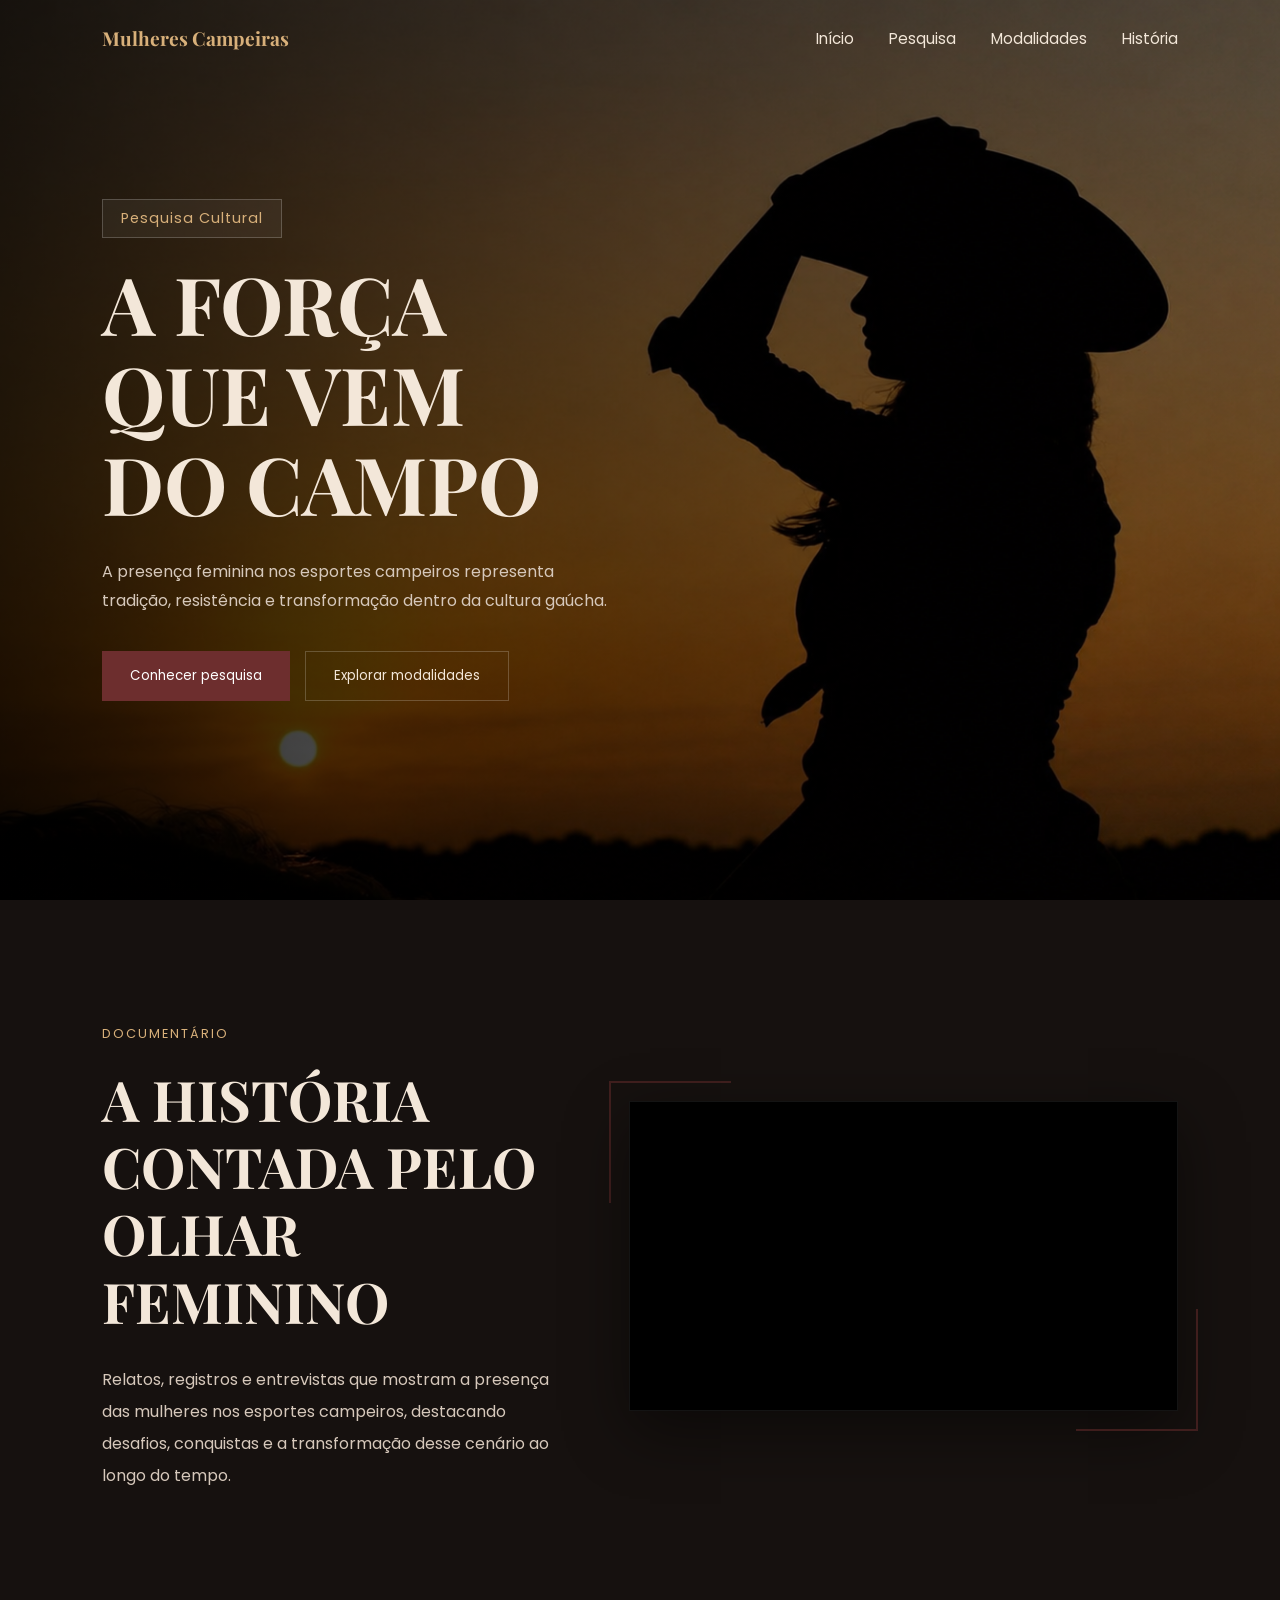
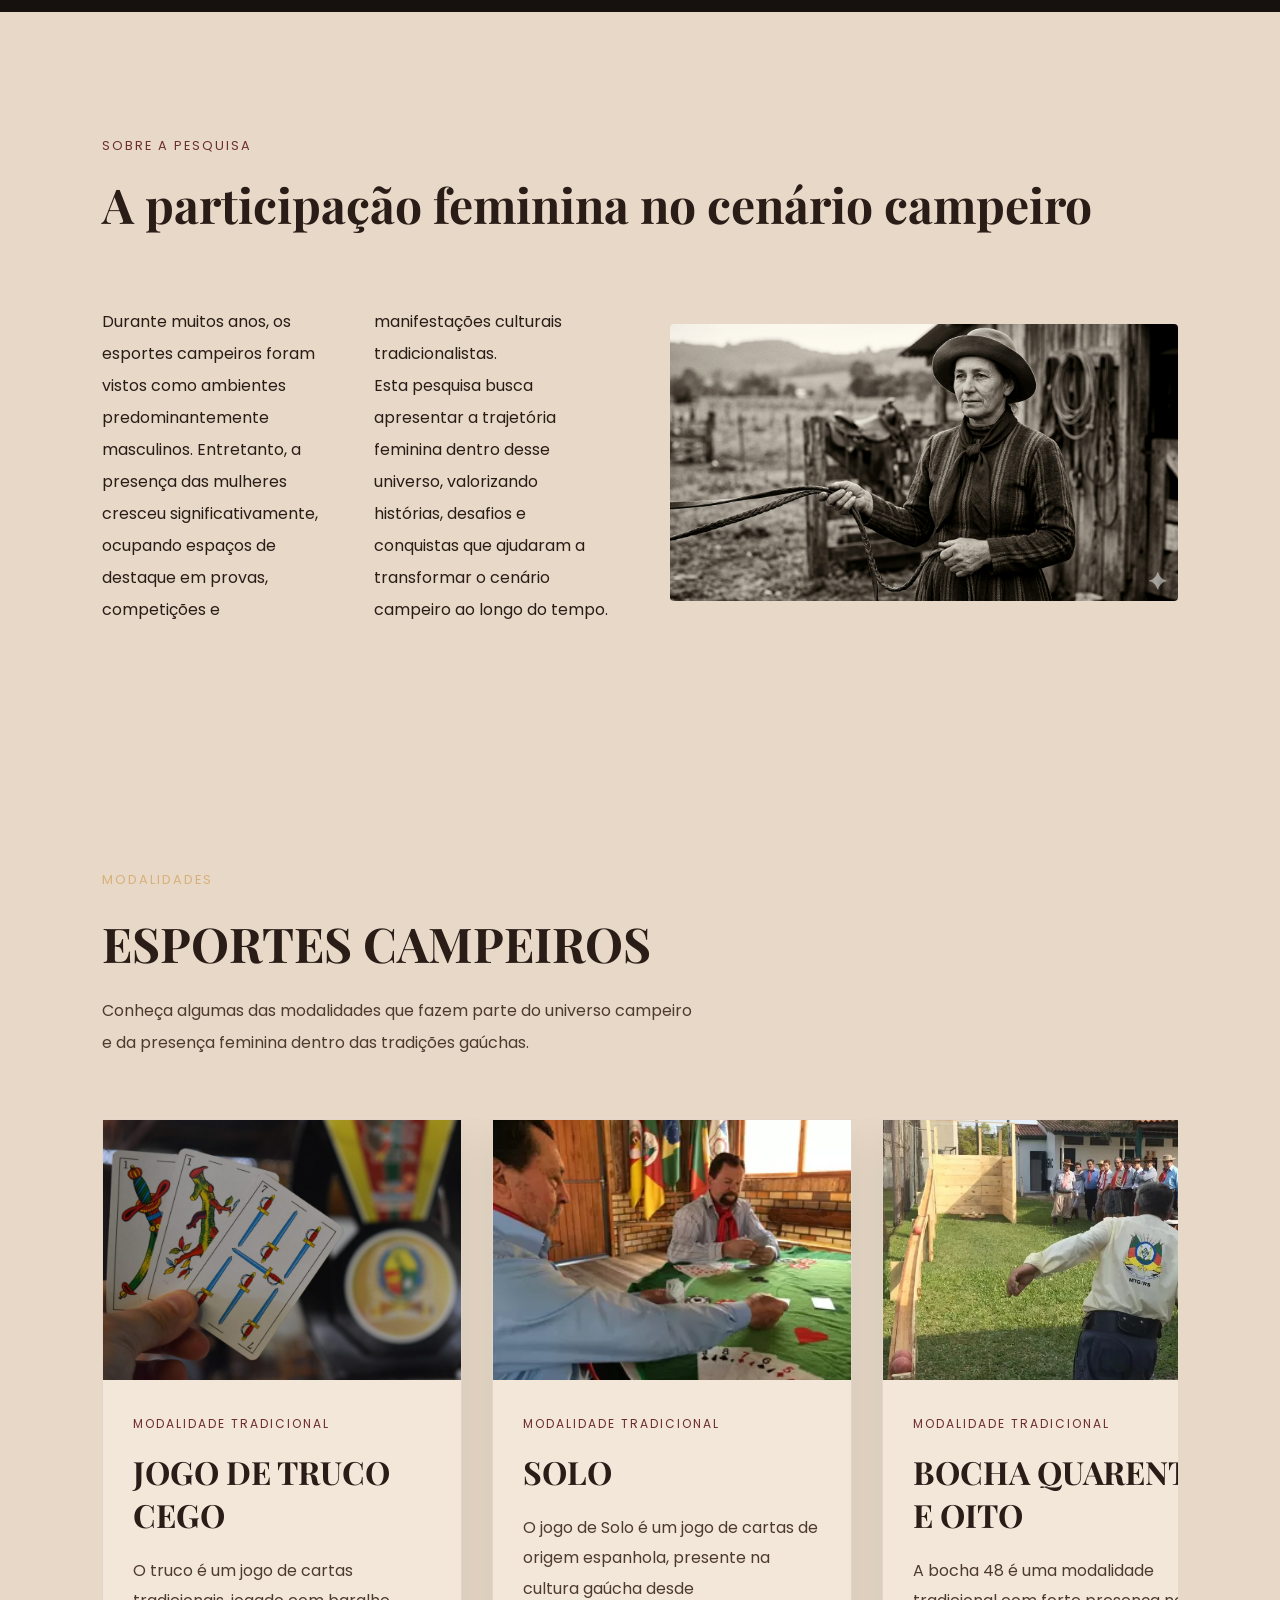
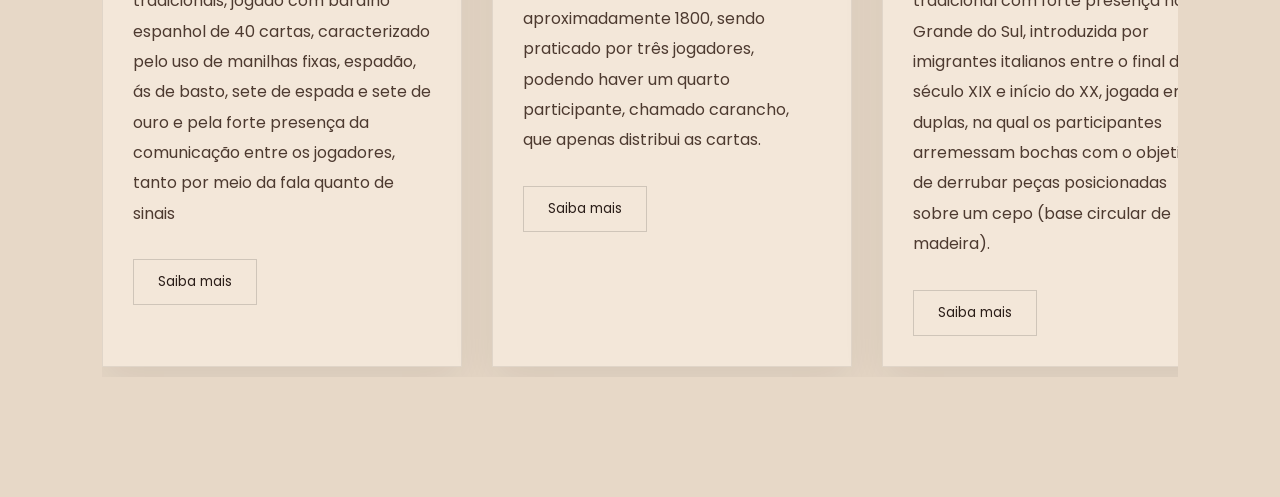
==== index.html @ 78601682 "Add initial HTML structure, CSS styles, and images for the project" ====
<!DOCTYPE html>
<html lang="pt-BR">
<head>
  <meta charset="UTF-8" />
  <meta name="viewport" content="width=device-width, initial-scale=1.0" />
  <title>Mulheres Campeiras</title>

  <!-- FONTES -->
  <link rel="preconnect" href="https://fonts.googleapis.com">
  <link rel="preconnect" href="https://fonts.gstatic.com" crossorigin>

  <link href="https://fonts.googleapis.com/css2?family=Playfair+Display:wght@400;600;700&family=Poppins:wght@300;400;500;600&display=swap" rel="stylesheet">

  <link rel="stylesheet" href="css/style.css">
</head>

<body>

  <!-- NAVBAR -->

  <header class="navbar">

    <div class="logo">
      Mulheres Campeiras
    </div>

    <nav>
      <a href="#">Início</a>
      <a href="#">Pesquisa</a>
      <a href="#">Modalidades</a>
      <a href="#">História</a>
    </nav>

  </header>


  <!-- HERO SECTION -->

  <section class="hero">

    <div class="overlay"></div>

    <div class="hero-content">

      <span class="tag">
        Pesquisa Cultural
      </span>

      <h1>
        A FORÇA <br>
        QUE VEM <br>
        DO CAMPO
      </h1>

      <p>
        A presença feminina nos esportes campeiros representa tradição,
        resistência e transformação dentro da cultura gaúcha.
      </p>

      <div class="buttons">

        <button class="primary-btn">
          Conhecer pesquisa
        </button>

        <button class="secondary-btn">
          Explorar modalidades
        </button>

      </div>

    </div>

  </section>


  <!-- SEÇÃO VÍDEO -->

    <section class="video-section">

    <div class="video-text">

        <span class="section-tag">
        Documentário
        </span>

        <h2>
        A HISTÓRIA CONTADA
        PELO OLHAR FEMININO
        </h2>

        <p>
        Relatos, registros e entrevistas que mostram a presença das mulheres
        nos esportes campeiros, destacando desafios, conquistas e a transformação
        desse cenário ao longo do tempo.
        </p>

    </div>


    <div class="video-wrapper">

        <div class="video-container">

        <iframe
            src="https://www.youtube.com/embed/ScMzIvxBSi4"
            title="Vídeo documentário"
            frameborder="0"
            allowfullscreen>
        </iframe>

        </div>

    </div>

    </section>


  <!-- SOBRE -->

  <section class="about">

    <div class="section-title">

      <span>Sobre a pesquisa</span>

      <h2>
        A participação feminina no cenário campeiro
      </h2>

    </div>

    <div class="about-grid">

      <div class="about-text">

        <p>
          Durante muitos anos, os esportes campeiros foram vistos como ambientes
          predominantemente masculinos. Entretanto, a presença das mulheres
          cresceu significativamente, ocupando espaços de destaque em provas,
          competições e manifestações culturais tradicionalistas.
        </p>

        <p>
          Esta pesquisa busca apresentar a trajetória feminina dentro desse
          universo, valorizando histórias, desafios e conquistas que ajudaram a
          transformar o cenário campeiro ao longo do tempo.
        </p>

      </div>

      <div class="about-image">

        <img src="img/mulher-campeira.png" alt="Mulher campeira">

      </div>

    </div>

  </section>

  <!-- =========================
     MODALIDADES CAMPEIRAS
========================= -->

<section class="sports-section">

  <div class="sports-header">

    <span class="section-tag">
      Modalidades
    </span>

    <h2>
      ESPORTES
      CAMPEIROS
    </h2>

    <p>
      Conheça algumas das modalidades que fazem parte
      do universo campeiro e da presença feminina dentro
      das tradições gaúchas.
    </p>

  </div>


  <!-- CARROSSEL -->

  <div class="sports-carousel">


    <!-- CARD -->

    <div class="sport-card">

      <div class="sport-image">

        <img src="img/truco-cego.jpg" alt="Truco-cego">

      </div>

      <div class="sport-content">

        <span class="sport-category">
          Modalidade Tradicional
        </span>

        <h3>
          JOGO DE TRUCO CEGO
        </h3>

        <p>
          O truco é um jogo de cartas tradicionais, jogado com baralho espanhol de 40 cartas, 
          caracterizado pelo uso de manilhas fixas, espadão, ás de basto, sete de espada e sete
          de ouro e pela forte presença da comunicação entre os jogadores, tanto por 
          meio da fala quanto de sinais
        </p>

        <button>
          Saiba mais
        </button>

      </div>

    </div>



    <!-- CARD -->

    <div class="sport-card">

      <div class="sport-image">

        <img src="img/solo.webp" alt="solo">

      </div>

      <div class="sport-content">

        <span class="sport-category">
          Modalidade Tradicional
        </span>

        <h3>
          SOLO
        </h3>

        <p>         
          O jogo de Solo é um jogo de cartas de origem espanhola, presente na 
          cultura gaúcha desde aproximadamente 1800, sendo praticado por três 
          jogadores, podendo haver um quarto participante, chamado carancho, que 
          apenas distribui as cartas. 

        </p>

        <button>
          Saiba mais
        </button>

      </div>

    </div>



    <!-- CARD -->

    <div class="sport-card">

      <div class="sport-image">

        <img src="img/48.webp" alt="bocha 48">

      </div>

      <div class="sport-content">

        <span class="sport-category">
          Modalidade Tradicional
        </span>

        <h3>
          BOCHA QUARENTA E OITO
        </h3>

        <p>
          A bocha 48 é uma modalidade tradicional com forte presença no Rio Grande do Sul, 
          introduzida por imigrantes italianos entre o final do século XIX e início do XX, 
          jogada em duplas, na qual os participantes arremessam bochas com o objetivo de 
          derrubar peças posicionadas sobre um cepo (base circular de madeira).
        </p>

        <button>
          Saiba mais
        </button>

      </div>

    </div>


  </div>

</section>


</body>
</html>
---- css/style.css ----
/* RESET */

*{
  margin: 0;
  padding: 0;
  box-sizing: border-box;
}


/* BODY */

body{
  background-color: #16110f;
  color: #f3e7d9;
  font-family: 'Poppins', sans-serif;
}


/* NAVBAR */

.navbar{
  width: 100%;
  padding: 25px 8%;

  display: flex;
  justify-content: space-between;
  align-items: center;

  position: absolute;
  z-index: 10;
}

.logo{
  font-size: 1.2rem;
  font-family: 'Playfair Display', serif;
  font-weight: 700;
  color: #d8b07a;
}

nav{
  display: flex;
  gap: 35px;
}

nav a{
  color: #f3e7d9;
  text-decoration: none;
  font-size: 0.95rem;
  transition: 0.3s;
}

nav a:hover{
  color: #d8b07a;
}


/* HERO */

.hero{
  width: 100%;
  min-height: 100vh;

  background-image:
    linear-gradient(to right, rgba(0,0,0,0.85), rgba(0,0,0,0.35)),
    /* url('../img/hero.jpeg'); */
    url('../img/hero3.png');

  background-size: cover;
  background-position: center;

  display: flex;
  align-items: center;

  padding: 0 8%;

  position: relative;
}

.hero-content{
  max-width: 650px;
  z-index: 2;
}

.tag{
  display: inline-block;

  margin-bottom: 20px;
  padding: 8px 18px;

  border: 1px solid rgba(255,255,255,0.2);

  background-color: rgba(255,255,255,0.05);

  color: #d8b07a;
  font-size: 0.9rem;
  letter-spacing: 1px;
}

.hero h1{
  font-size: 5rem;
  line-height: 90px;

  font-family: 'Playfair Display', serif;

  margin-bottom: 30px;
}

.hero p{
  font-size: 1rem;
  line-height: 1.8;

  max-width: 520px;

  color: #d6c8bb;

  margin-bottom: 35px;
}


/* BOTÕES */

.buttons{
  display: flex;
  gap: 15px;
}

button{
  padding: 14px 28px;

  border: none;

  cursor: pointer;

  font-family: 'Poppins', sans-serif;

  transition: 0.3s;
}

.primary-btn{
  background-color: #6d2e2e;
  color: white;
}

.primary-btn:hover{
  background-color: #8b3c3c;
}

.secondary-btn{
  background-color: transparent;
  border: 1px solid rgba(255,255,255,0.2);

  color: #f3e7d9;
}

.secondary-btn:hover{
  border-color: #d8b07a;
  color: #d8b07a;
}


/* ABOUT */

.about{
  background-color: #e7d8c7;

  color: #2a1d18;

  padding: 120px 8%;
}

.section-title span{
  color: #6d2e2e;

  text-transform: uppercase;
  letter-spacing: 2px;

  font-size: 0.8rem;
}

.section-title h2{
  font-size: 3rem;

  margin-top: 15px;

  font-family: 'Playfair Display', serif;
}

.about-grid{
  margin-top: 70px;

  display: grid;
  grid-template-columns: 1fr 1fr;

  gap: 60px;

  align-items: center;
}

.about-text{
  column-count: 2;
  column-gap: 35px;

  line-height: 2;
}

.about-image img{
  width: 100%;

  border-radius: 4px;

  filter: contrast(105%);
}

/* =========================
   VIDEO SECTION
========================= */

.video-section{

  background-color: #16110f;

  padding: 120px 8%;

  display: grid;
  grid-template-columns: 1fr 1.2fr;

  gap: 70px;

  align-items: center;
}


.video-text h2{

  font-size: 3.5rem;

  font-family: 'Playfair Display', serif;

  line-height: 1.2;

  margin: 20px 0 30px;
}


.video-text p{

  color: #d6c8bb;

  line-height: 2;

  max-width: 500px;
}


.section-tag{

  color: #d8b07a;

  text-transform: uppercase;

  letter-spacing: 2px;

  font-size: 0.8rem;
}


/* VIDEO */

.video-wrapper{

  position: relative;
}


.video-container{

  position: relative;

  width: 100%;

  padding-bottom: 56.25%;

  overflow: hidden;

  border: 1px solid rgba(255,255,255,0.08);

  box-shadow:
    0 20px 60px rgba(0,0,0,0.45);

  background-color: #000;
}


.video-container iframe{

  position: absolute;

  top: 0;
  left: 0;

  width: 100%;
  height: 100%;
}


/* DETALHE ESTÉTICO */

.video-wrapper::before{

  content: "";

  position: absolute;

  width: 120px;
  height: 120px;

  border-top: 2px solid #6d2e2e;
  border-left: 2px solid #6d2e2e;

  top: -20px;
  left: -20px;

  opacity: 0.5;
}


.video-wrapper::after{

  content: "";

  position: absolute;

  width: 120px;
  height: 120px;

  border-bottom: 2px solid #6d2e2e;
  border-right: 2px solid #6d2e2e;

  bottom: -20px;
  right: -20px;

  opacity: 0.5;
}


/* =========================
   SPORTS SECTION
========================= */

.sports-section{

  background-color: #e7d8c7;

  color: #2a1d18;

  padding: 120px 8%;

  overflow: hidden;
}


/* HEADER */

.sports-header{

  margin-bottom: 60px;
}


.sports-header h2{

  font-size: 3rem;

  font-family: 'Playfair Display', serif;

  margin: 20px 0;
}


.sports-header p{

  max-width: 600px;

  line-height: 2;

  color: #4d3a30;
}


/* CARROSSEL */

.sports-carousel{

  display: flex;

  gap: 30px;

  overflow-x: auto;

  scroll-snap-type: x mandatory;

  padding-bottom: 10px;
}


/* SCROLL PERSONALIZADO */

.sports-carousel::-webkit-scrollbar{

  height: 8px;
}


.sports-carousel::-webkit-scrollbar-track{

  background: rgba(0,0,0,0.08);
}


.sports-carousel::-webkit-scrollbar-thumb{

  background: #6d2e2e;
}


/* CARD */

.sport-card{

  min-width: 360px;

  background-color: #f3e7d9;

  border: 1px solid rgba(0,0,0,0.08);

  overflow: hidden;

  scroll-snap-align: start;

  transition: 0.4s;

  box-shadow:
    0 15px 40px rgba(0,0,0,0.08);
}


.sport-card:hover{

  transform: translateY(-8px);
}


/* IMAGEM */

.sport-image{

  width: 100%;
  height: 260px;

  overflow: hidden;
}


.sport-image img{

  width: 100%;
  height: 100%;

  object-fit: cover;

  transition: 0.5s;
}


.sport-card:hover img{

  transform: scale(1.05);
}


/* CONTEÚDO */

.sport-content{

  padding: 30px;
}


.sport-category{

  font-size: 0.75rem;

  letter-spacing: 2px;

  text-transform: uppercase;

  color: #6d2e2e;
}


.sport-content h3{

  font-size: 2rem;

  font-family: 'Playfair Display', serif;

  margin: 15px 0 20px;
}


.sport-content p{

  line-height: 1.9;

  color: #4d3a30;

  margin-bottom: 30px;
}


/* BOTÃO */

.sport-content button{

  background-color: transparent;

  border: 1px solid rgba(0,0,0,0.15);

  padding: 12px 24px;

  color: #2a1d18;

  cursor: pointer;

  transition: 0.3s;
}


.sport-content button:hover{

  background-color: #6d2e2e;

  color: white;

  border-color: #6d2e2e;
}

/* RESPONSIVO */

@media(max-width: 900px){

  nav{
    display: none;
  }

  .hero h1{
    font-size: 3.5rem;
    line-height: 65px;
  }

  .buttons{
    flex-direction: column;
    width: 100%;
  }

  button{
    width: 100%;
  }

  .about-grid{
    grid-template-columns: 1fr;
  }

  .about-text{
    column-count: 1;
  }

  .section-title h2{
    font-size: 2.2rem;
  }

   .video-section{

    grid-template-columns: 1fr;

    padding: 90px 8%;
  }


  .video-text h2{

    font-size: 2.4rem;
  }


  .video-wrapper::before,
  .video-wrapper::after{

    display: none;
  }

  .sports-header h2{

    font-size: 2.3rem;
  }


  .sport-card{

    min-width: 85%;
  }
}
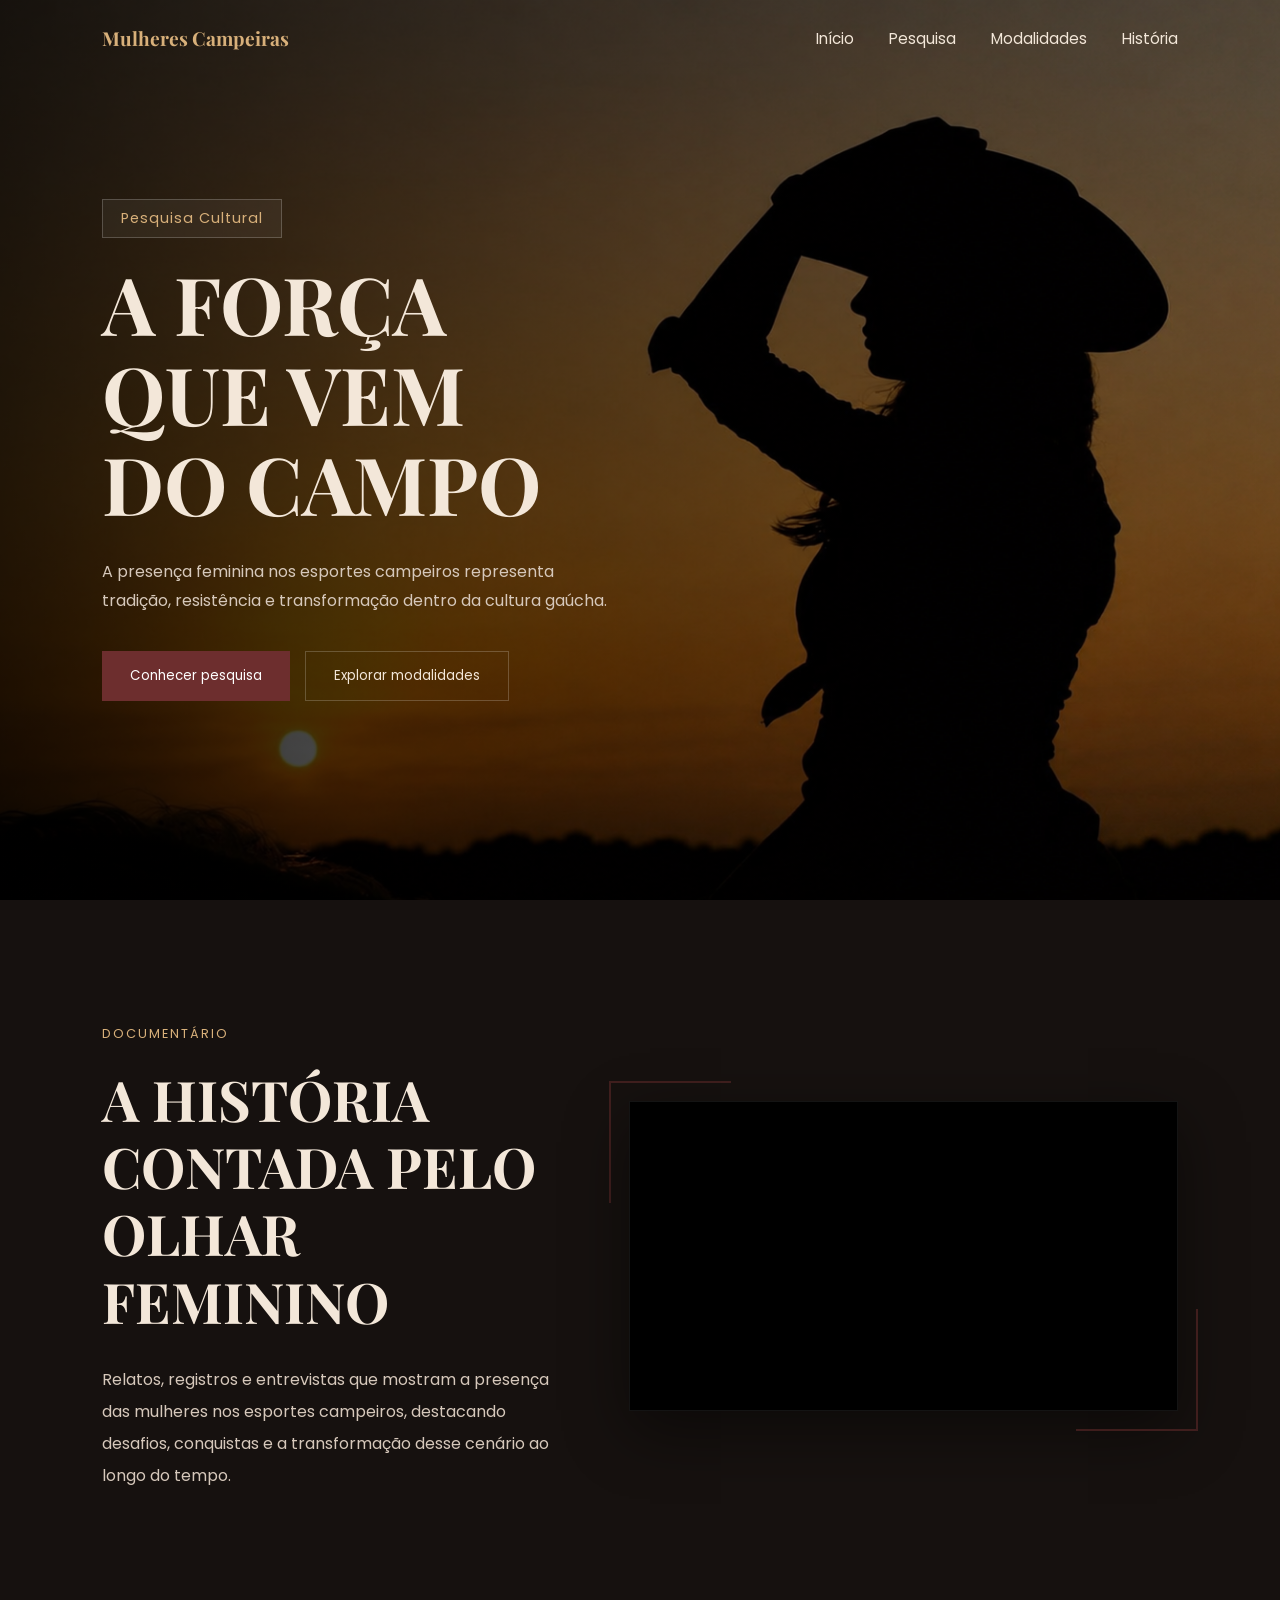
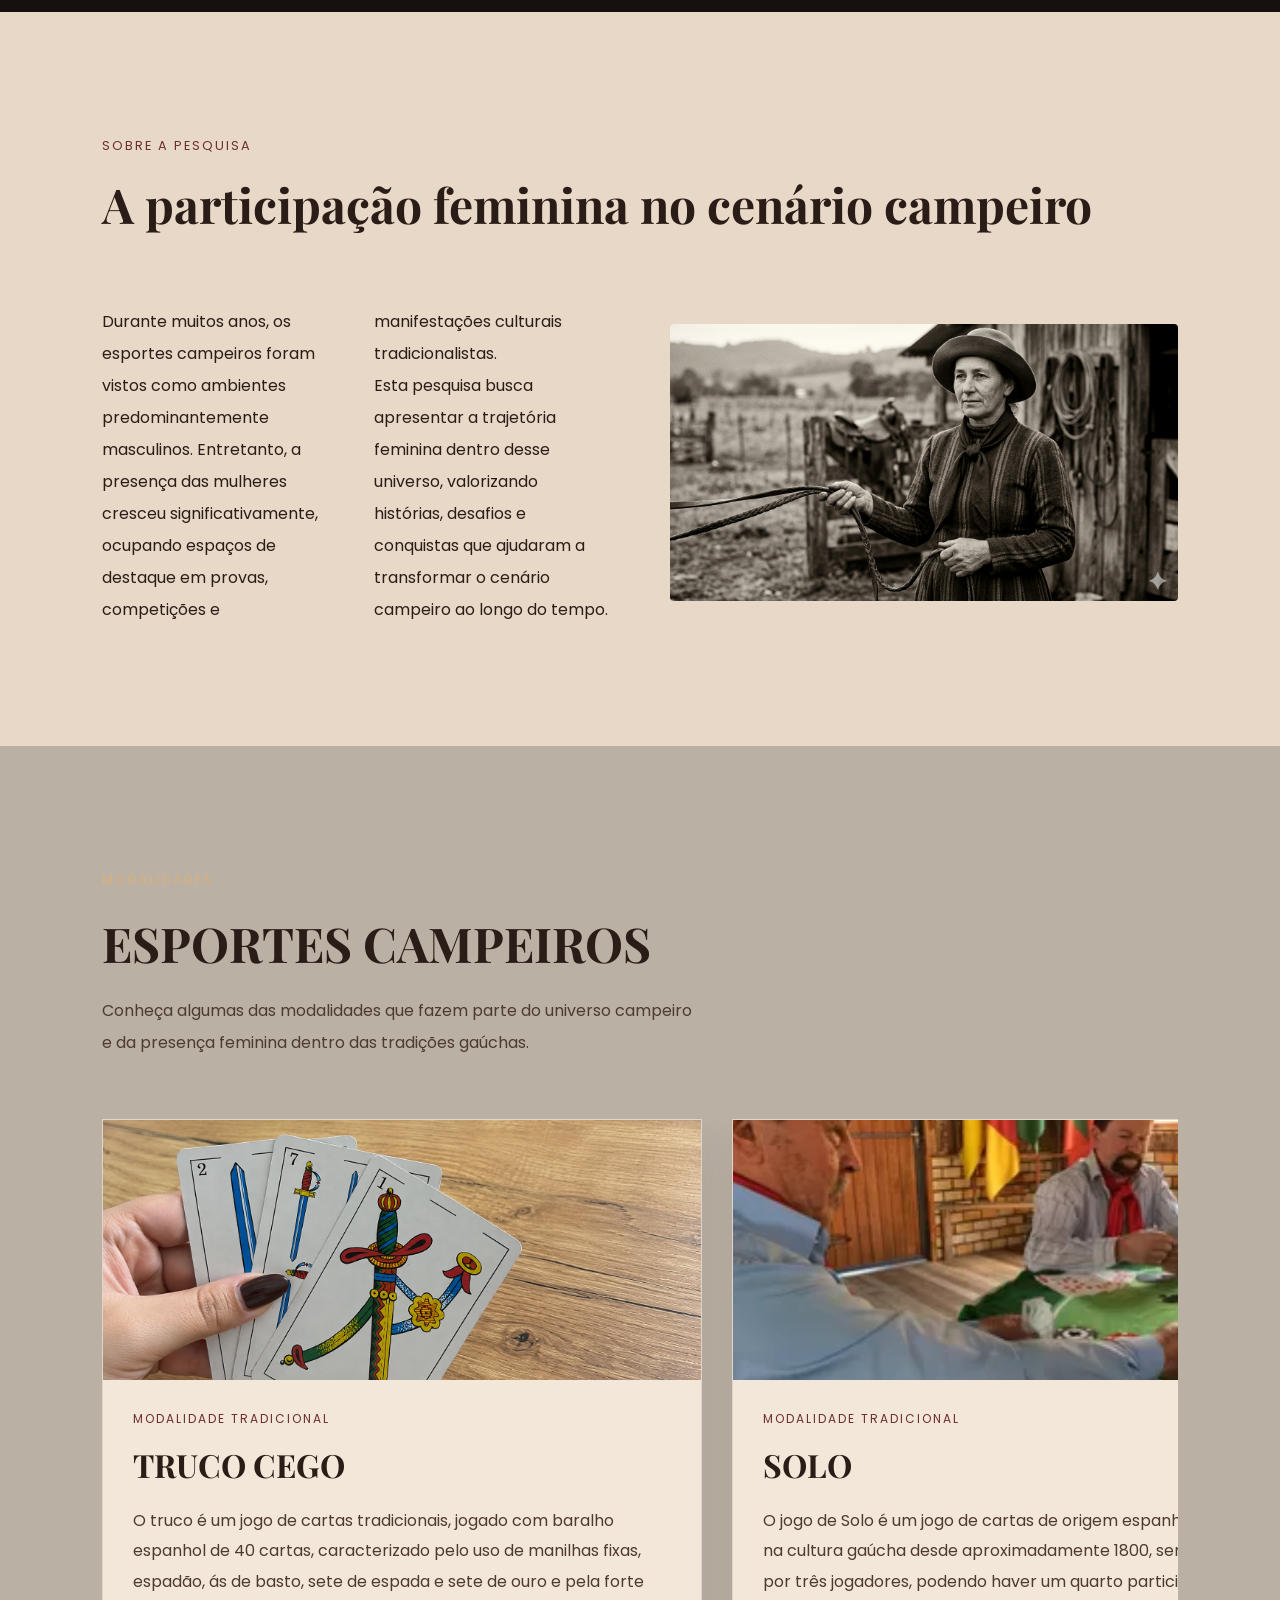
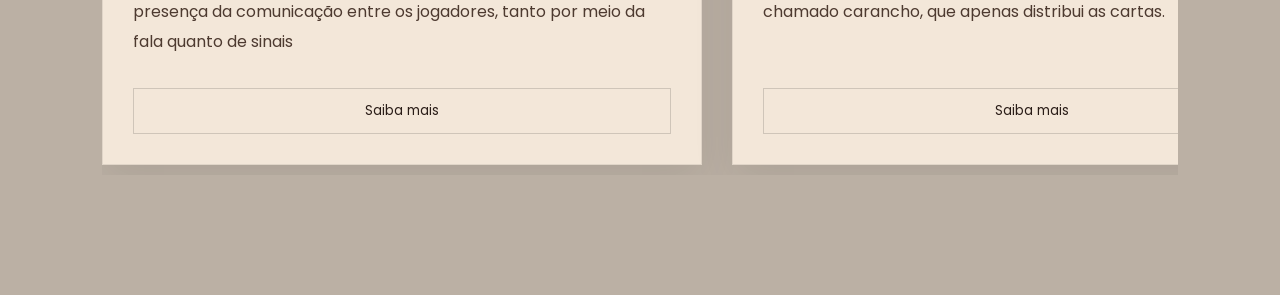
==== commit 9eccdb90: "salvando cards e melhoria no layout" ====
--- a/index.html
+++ b/index.html
@@ -189,25 +189,25 @@
 
   <div class="sports-carousel">
 
-
+    
     <!-- CARD -->
 
     <div class="sport-card">
 
       <div class="sport-image">
 
-        <img src="img/truco-cego.jpg" alt="Truco-cego">
-
-      </div>
-
-      <div class="sport-content">
-
-        <span class="sport-category">
-          Modalidade Tradicional
-        </span>
-
-        <h3>
-          JOGO DE TRUCO CEGO
+        <img src="img/truco-cego.png" alt="Truco-cego">
+
+      </div>
+
+      <div class="sport-content">
+
+        <span class="sport-category">
+          Modalidade Tradicional
+        </span>
+
+        <h3>
+          TRUCO CEGO
         </h3>
 
         <p>
@@ -291,14 +291,118 @@
           jogada em duplas, na qual os participantes arremessam bochas com o objetivo de 
           derrubar peças posicionadas sobre um cepo (base circular de madeira).
         </p>
-
-        <button>
-          Saiba mais
-        </button>
-
-      </div>
-
-    </div>
+        
+        <button>
+          Saiba mais
+        </button>
+        
+      </div>
+      
+    </div>
+
+    <div class="sport-card">
+
+      <div class="sport-image">
+
+        <img src="img/tava.jpeg" alt="Truco-cego">
+
+      </div>
+
+      <div class="sport-content">
+
+        <span class="sport-category">
+          Modalidade Tradicional
+        </span>
+
+        <h3>
+          JOGO DE TAVA
+        </h3>
+
+        <p>
+          O jogo do osso, também conhecido como Tava ou Taba, é considerado um dos jogos mais 
+          antigos da humanidade, com raízes na Ásia e registros também na Europa, sendo possivelmente 
+          relacionado às práticas do antigo Império Persa e da Grécia.
+        </p>
+
+        <button>
+          Saiba mais
+        </button>
+
+      </div>
+
+    </div>
+
+    <div class="sport-card">
+
+      <div class="sport-image">
+
+        <img src="img/truco-cego2.jpeg" alt="Truco-cego">
+
+      </div>
+
+      <div class="sport-content">
+
+        <span class="sport-category">
+          Modalidade Tradicional
+        </span>
+
+        <h3>
+          TRUCO DE AMOSTRA
+        </h3>
+
+        <p>
+          O Truco de Amostra, ou Truco Uruguaio, tem origem na região fronteiriça entre o 
+          Uruguai e o Brasil (especialmente o Rio Grande do Sul). É uma variação do Truco 
+          Cego ou gaúcho, caracterizado pela presença da “amostra” (carta virada que define 
+          as manilhas), refletindo a influência do baralho espanhol e da cultura platina 
+        </p>
+
+        <button>
+          Saiba mais
+        </button>
+
+      </div>
+
+    </div>
+
+    
+    <div class="sport-card">
+
+      <div class="sport-image">
+
+        <img src="img/bocha-campeira.jpeg" alt="Truco-cego">
+
+      </div>
+
+      <div class="sport-content">
+
+        <span class="sport-category">
+          Modalidade Tradicional
+        </span>
+
+        <h3>
+          BOCHA CAMPEIRA
+        </h3>
+
+        <p>
+          A bocha campeira é um jogo disputado entre equipes com o objetivo de posicionar 
+          as bochas o mais próximo possível do bolim, buscando somar pontos a cada rodada. 
+          Cada jogador realiza seus arremessos tentando aproximar suas bochas ou afastar as 
+          do adversário, respeitando os limites da cancha.
+        </p>
+
+        <button>
+          Saiba mais
+        </button>
+
+      </div>
+
+    </div>
+
+
+
+
+
 
 
   </div>
--- a/css/style.css
+++ b/css/style.css
@@ -349,7 +349,7 @@
 
 .sports-section{
 
-  background-color: #e7d8c7;
+  background-color: #bbb0a4;
 
   color: #2a1d18;
 
@@ -400,6 +400,7 @@
   scroll-snap-type: x mandatory;
 
   padding-bottom: 10px;
+  align-items: stretch;
 }
 
 
@@ -427,20 +428,26 @@
 
 .sport-card{
 
-  min-width: 360px;
-
-  background-color: #f3e7d9;
-
-  border: 1px solid rgba(0,0,0,0.08);
-
-  overflow: hidden;
-
-  scroll-snap-align: start;
-
-  transition: 0.4s;
-
-  box-shadow:
-    0 15px 40px rgba(0,0,0,0.08);
+    min-width: 360px;
+    max-width: 600px;
+
+    background-color: #f3e7d9;
+
+    border: 1px solid rgba(0,0,0,0.08);
+
+    overflow: hidden;
+
+    scroll-snap-align: start;
+
+    transition: 0.4s;
+
+    box-shadow:
+        0 15px 40px rgba(0,0,0,0.08);
+
+    display: flex;
+    flex-direction: column;
+
+    flex-shrink: 0;
 }
 
 
@@ -468,6 +475,7 @@
 
   object-fit: cover;
 
+  object-position: left center;
   transition: 0.5s;
 }
 
@@ -483,6 +491,10 @@
 .sport-content{
 
   padding: 30px;
+  display: flex;
+  flex-direction: column;
+
+  flex: 1;
 }
 
 
@@ -533,6 +545,7 @@
   cursor: pointer;
 
   transition: 0.3s;
+  margin-top: auto;
 }
 
 
@@ -558,6 +571,13 @@
     line-height: 65px;
   }
 
+.hero{
+
+    background-position: 40% center;
+
+  }
+
+
   .buttons{
     flex-direction: column;
     width: 100%;
@@ -607,6 +627,7 @@
 
   .sport-card{
 
-    min-width: 85%;
+    min-width: 55%;
+    max-width: 90%;
   }
 }
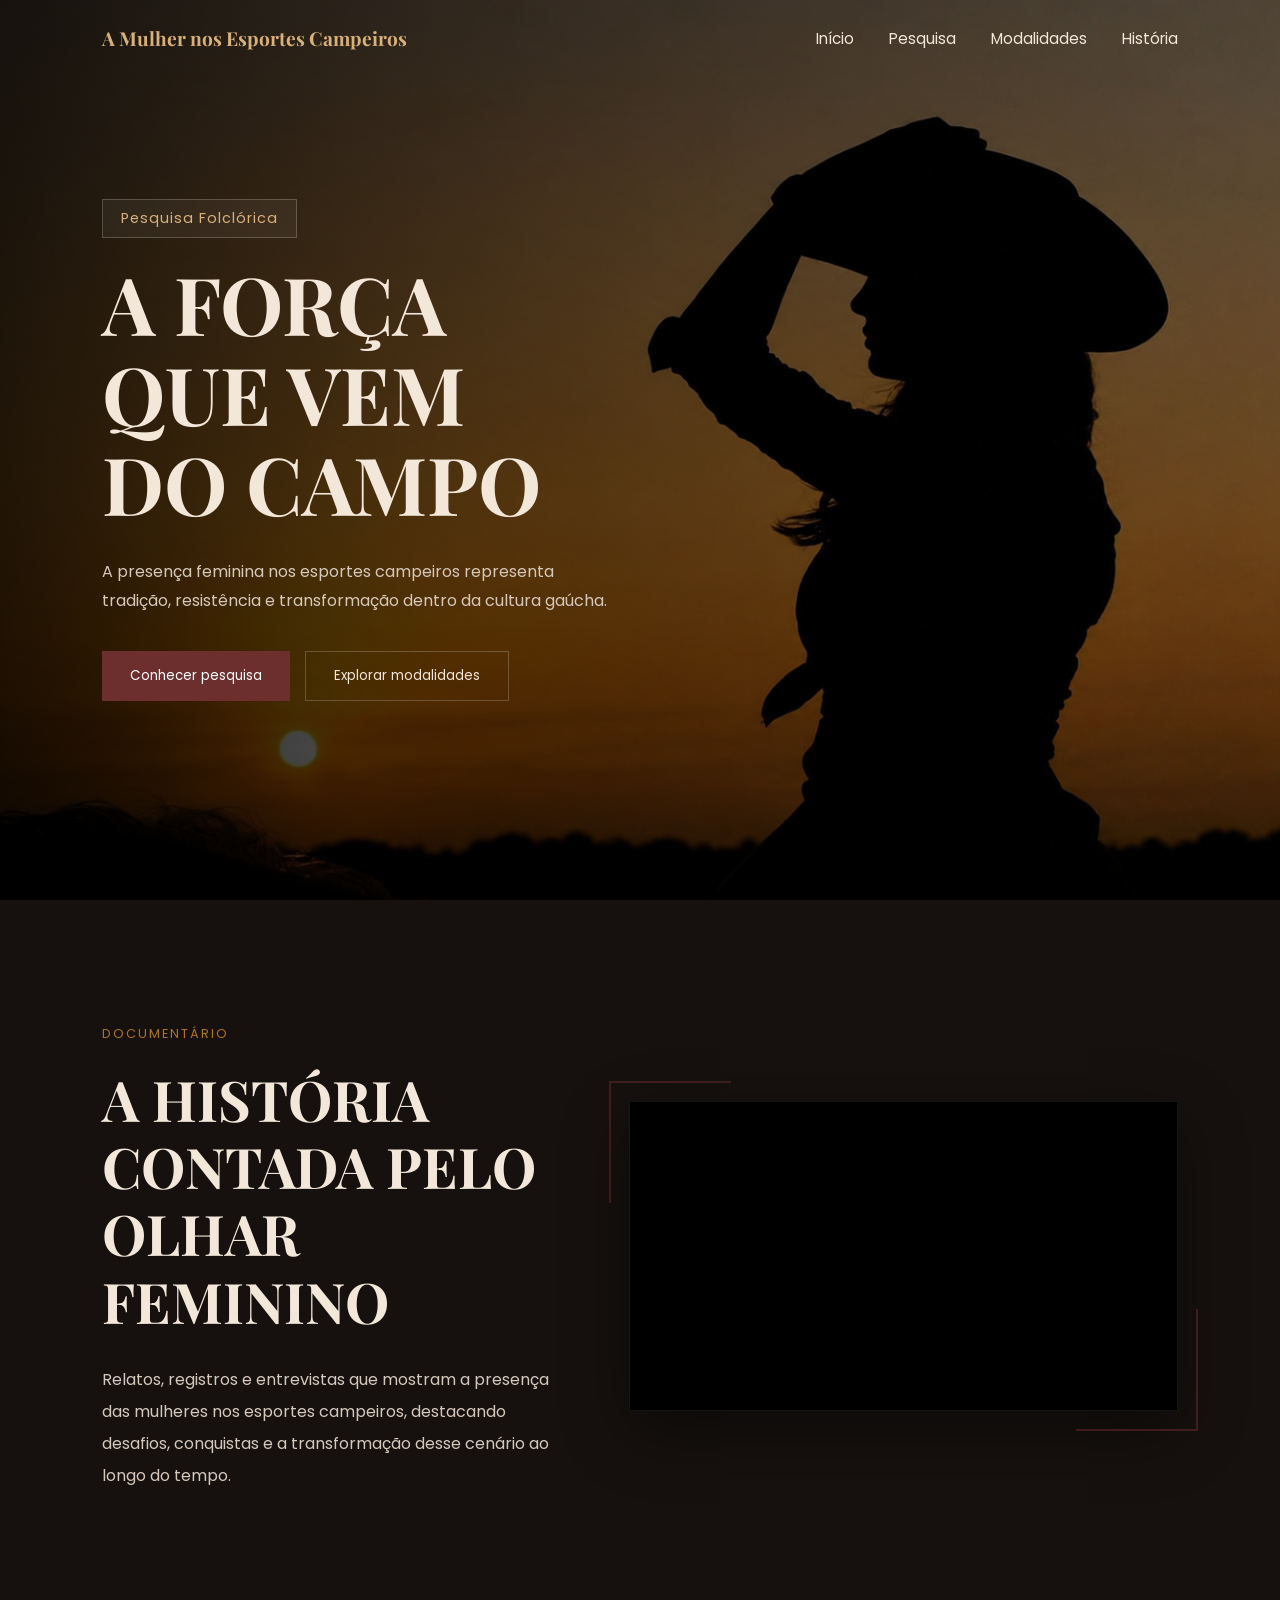
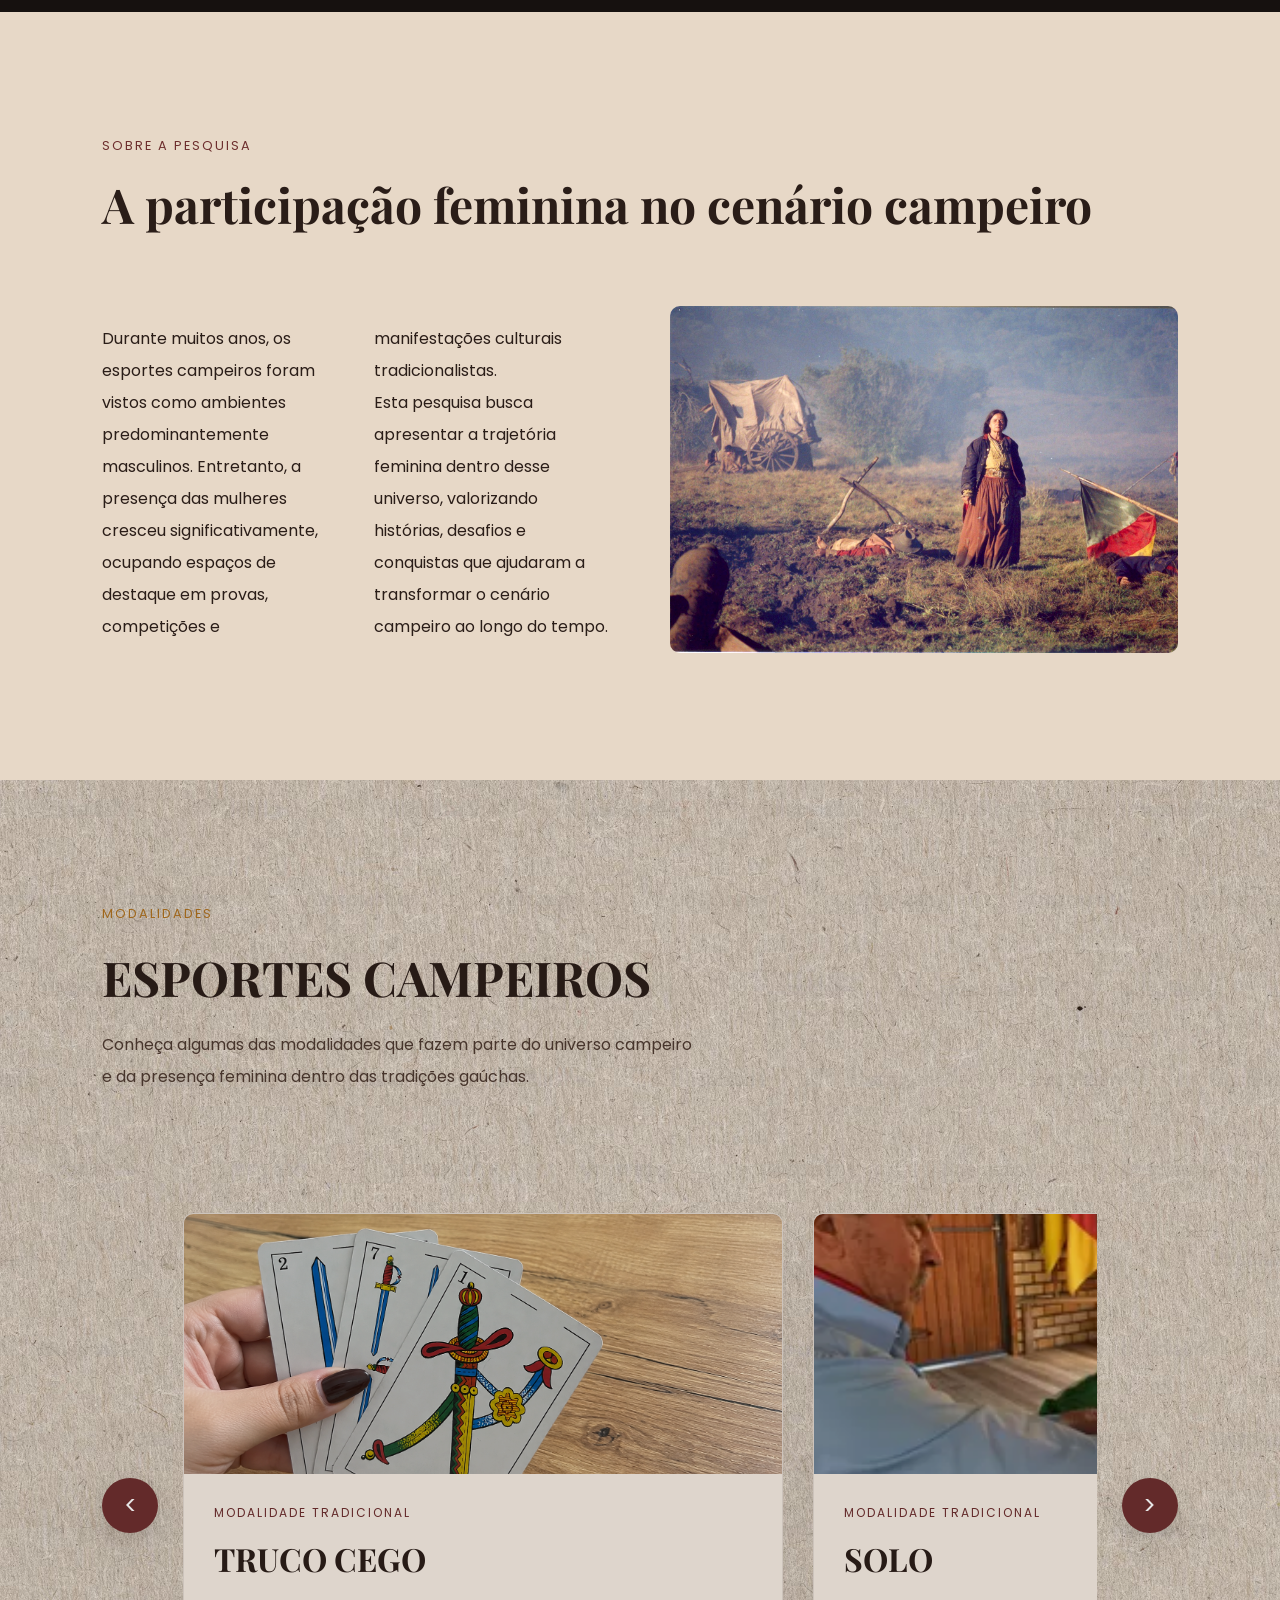
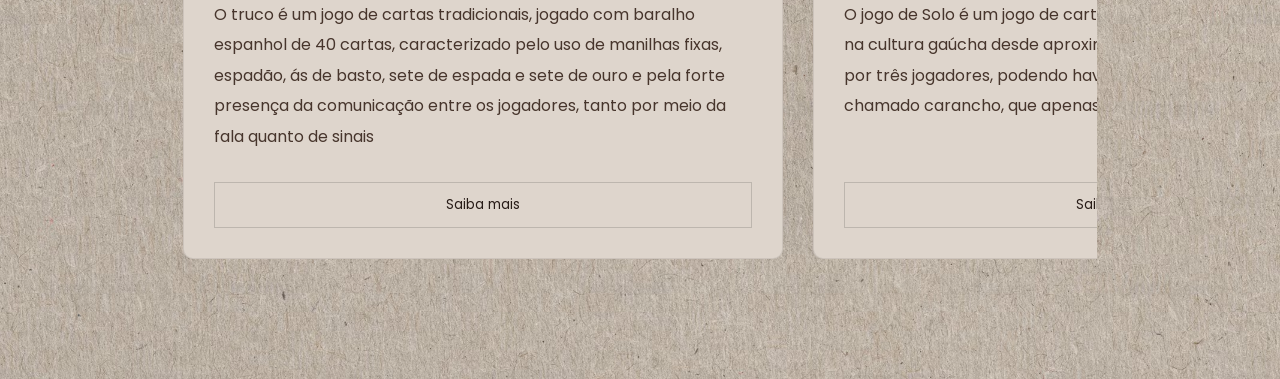
==== commit b7003cf5: "carrossel feito, ajustes de responsividade" ====
--- a/index.html
+++ b/index.html
@@ -21,7 +21,7 @@
   <header class="navbar">
 
     <div class="logo">
-      Mulheres Campeiras
+      A Mulher nos Esportes Campeiros
     </div>
 
     <nav>
@@ -43,7 +43,7 @@
     <div class="hero-content">
 
       <span class="tag">
-        Pesquisa Cultural
+        Pesquisa Folclórica   
       </span>
 
       <h1>
@@ -151,7 +151,7 @@
 
       <div class="about-image">
 
-        <img src="img/mulher-campeira.png" alt="Mulher campeira">
+        <img src="img/mulher.jpeg" alt="Mulher campeira">
 
       </div>
 
@@ -187,228 +187,244 @@
 
   <!-- CARROSSEL -->
 
-  <div class="sports-carousel">
-
+  <div class="carousel-area">
+  
+    <button class="carousel-btn prev">
+      <
+    </button>
     
-    <!-- CARD -->
-
-    <div class="sport-card">
-
-      <div class="sport-image">
-
-        <img src="img/truco-cego.png" alt="Truco-cego">
+    <div class="carousel-container">
+
+      <div class="carousel-track">
+
+      
+        <!-- CARD -->
+
+        <div class="sport-card">
+
+          <div class="sport-image">
+
+            <img src="img/truco-cego.png" alt="Truco-cego">
+
+          </div>
+
+          <div class="sport-content">
+
+            <span class="sport-category">
+              Modalidade Tradicional
+            </span>
+
+            <h3>
+              TRUCO CEGO
+            </h3>
+
+            <p>
+              O truco é um jogo de cartas tradicionais, jogado com baralho espanhol de 40 cartas, 
+              caracterizado pelo uso de manilhas fixas, espadão, ás de basto, sete de espada e sete
+              de ouro e pela forte presença da comunicação entre os jogadores, tanto por 
+              meio da fala quanto de sinais
+            </p>
+
+            <button>
+              Saiba mais
+            </button>
+
+          </div>
+
+        </div>
+
+
+
+        <!-- CARD -->
+
+        <div class="sport-card">
+
+          <div class="sport-image">
+
+            <img src="img/solo.webp" alt="solo">
+
+          </div>
+
+          <div class="sport-content">
+
+            <span class="sport-category">
+              Modalidade Tradicional
+            </span>
+
+            <h3>
+              SOLO
+            </h3>
+
+            <p>         
+              O jogo de Solo é um jogo de cartas de origem espanhola, presente na 
+              cultura gaúcha desde aproximadamente 1800, sendo praticado por três 
+              jogadores, podendo haver um quarto participante, chamado carancho, que 
+              apenas distribui as cartas. 
+
+            </p>
+
+            <button>
+              Saiba mais
+            </button>
+
+          </div>
+
+        </div>
+
+
+
+        <!-- CARD -->
+
+        <div class="sport-card">
+
+          <div class="sport-image">
+
+            <img src="img/48.webp" alt="bocha 48">
+
+          </div>
+
+          <div class="sport-content">
+
+            <span class="sport-category">
+              Modalidade Tradicional
+            </span>
+
+            <h3>
+              BOCHA QUARENTA E OITO
+            </h3>
+
+            <p>
+              A bocha 48 é uma modalidade tradicional com forte presença no Rio Grande do Sul, 
+              introduzida por imigrantes italianos entre o final do século XIX e início do XX, 
+              jogada em duplas, na qual os participantes arremessam bochas com o objetivo de 
+              derrubar peças posicionadas sobre um cepo (base circular de madeira).
+            </p>
+            
+            <button>
+              Saiba mais
+            </button>
+            
+          </div>
+          
+        </div>
+
+        <div class="sport-card">
+
+          <div class="sport-image">
+
+            <img src="img/tava.jpeg" alt="Truco-cego">
+
+          </div>
+
+          <div class="sport-content">
+
+            <span class="sport-category">
+              Modalidade Tradicional
+            </span>
+
+            <h3>
+              JOGO DE TAVA
+            </h3>
+
+            <p>
+              O jogo do osso, também conhecido como Tava ou Taba, é considerado um dos jogos mais 
+              antigos da humanidade, com raízes na Ásia e registros também na Europa, sendo possivelmente 
+              relacionado às práticas do antigo Império Persa e da Grécia.
+            </p>
+
+            <button>
+              Saiba mais
+            </button>
+
+          </div>
+
+        </div>
+
+        <div class="sport-card">
+
+          <div class="sport-image">
+
+            <img src="img/truco-cego2.jpeg" alt="Truco-cego">
+
+          </div>
+
+          <div class="sport-content">
+
+            <span class="sport-category">
+              Modalidade Tradicional
+            </span>
+
+            <h3>
+              TRUCO DE AMOSTRA
+            </h3>
+
+            <p>
+              O Truco de Amostra, ou Truco Uruguaio, tem origem na região fronteiriça entre o 
+              Uruguai e o Brasil (especialmente o Rio Grande do Sul). É uma variação do Truco 
+              Cego ou gaúcho, caracterizado pela presença da “amostra” (carta virada que define 
+              as manilhas), refletindo a influência do baralho espanhol e da cultura platina 
+            </p>
+
+            <button>
+              Saiba mais
+            </button>
+
+          </div>
+
+        </div>
+
+        
+        <div class="sport-card">
+
+          <div class="sport-image">
+
+            <img src="img/bocha-campeira.jpeg" alt="Truco-cego">
+
+          </div>
+
+          <div class="sport-content">
+
+            <span class="sport-category">
+              Modalidade Tradicional
+            </span>
+
+            <h3>
+              BOCHA CAMPEIRA
+            </h3>
+
+            <p>
+              A bocha campeira é um jogo disputado entre equipes com o objetivo de posicionar 
+              as bochas o mais próximo possível do bolim, buscando somar pontos a cada rodada. 
+              Cada jogador realiza seus arremessos tentando aproximar suas bochas ou afastar as 
+              do adversário, respeitando os limites da cancha.
+            </p>
+
+            <button>
+              Saiba mais
+            </button>
+
+          </div>
+
+        </div>
+
+
+
+
+
 
       </div>
-
-      <div class="sport-content">
-
-        <span class="sport-category">
-          Modalidade Tradicional
-        </span>
-
-        <h3>
-          TRUCO CEGO
-        </h3>
-
-        <p>
-          O truco é um jogo de cartas tradicionais, jogado com baralho espanhol de 40 cartas, 
-          caracterizado pelo uso de manilhas fixas, espadão, ás de basto, sete de espada e sete
-          de ouro e pela forte presença da comunicação entre os jogadores, tanto por 
-          meio da fala quanto de sinais
-        </p>
-
-        <button>
-          Saiba mais
-        </button>
-
       </div>
 
-    </div>
-
-
-
-    <!-- CARD -->
-
-    <div class="sport-card">
-
-      <div class="sport-image">
-
-        <img src="img/solo.webp" alt="solo">
-
-      </div>
-
-      <div class="sport-content">
-
-        <span class="sport-category">
-          Modalidade Tradicional
-        </span>
-
-        <h3>
-          SOLO
-        </h3>
-
-        <p>         
-          O jogo de Solo é um jogo de cartas de origem espanhola, presente na 
-          cultura gaúcha desde aproximadamente 1800, sendo praticado por três 
-          jogadores, podendo haver um quarto participante, chamado carancho, que 
-          apenas distribui as cartas. 
-
-        </p>
-
-        <button>
-          Saiba mais
-        </button>
-
-      </div>
-
-    </div>
-
-
-
-    <!-- CARD -->
-
-    <div class="sport-card">
-
-      <div class="sport-image">
-
-        <img src="img/48.webp" alt="bocha 48">
-
-      </div>
-
-      <div class="sport-content">
-
-        <span class="sport-category">
-          Modalidade Tradicional
-        </span>
-
-        <h3>
-          BOCHA QUARENTA E OITO
-        </h3>
-
-        <p>
-          A bocha 48 é uma modalidade tradicional com forte presença no Rio Grande do Sul, 
-          introduzida por imigrantes italianos entre o final do século XIX e início do XX, 
-          jogada em duplas, na qual os participantes arremessam bochas com o objetivo de 
-          derrubar peças posicionadas sobre um cepo (base circular de madeira).
-        </p>
-        
-        <button>
-          Saiba mais
-        </button>
-        
-      </div>
-      
-    </div>
-
-    <div class="sport-card">
-
-      <div class="sport-image">
-
-        <img src="img/tava.jpeg" alt="Truco-cego">
-
-      </div>
-
-      <div class="sport-content">
-
-        <span class="sport-category">
-          Modalidade Tradicional
-        </span>
-
-        <h3>
-          JOGO DE TAVA
-        </h3>
-
-        <p>
-          O jogo do osso, também conhecido como Tava ou Taba, é considerado um dos jogos mais 
-          antigos da humanidade, com raízes na Ásia e registros também na Europa, sendo possivelmente 
-          relacionado às práticas do antigo Império Persa e da Grécia.
-        </p>
-
-        <button>
-          Saiba mais
-        </button>
-
-      </div>
-
-    </div>
-
-    <div class="sport-card">
-
-      <div class="sport-image">
-
-        <img src="img/truco-cego2.jpeg" alt="Truco-cego">
-
-      </div>
-
-      <div class="sport-content">
-
-        <span class="sport-category">
-          Modalidade Tradicional
-        </span>
-
-        <h3>
-          TRUCO DE AMOSTRA
-        </h3>
-
-        <p>
-          O Truco de Amostra, ou Truco Uruguaio, tem origem na região fronteiriça entre o 
-          Uruguai e o Brasil (especialmente o Rio Grande do Sul). É uma variação do Truco 
-          Cego ou gaúcho, caracterizado pela presença da “amostra” (carta virada que define 
-          as manilhas), refletindo a influência do baralho espanhol e da cultura platina 
-        </p>
-
-        <button>
-          Saiba mais
-        </button>
-
-      </div>
-
-    </div>
-
-    
-    <div class="sport-card">
-
-      <div class="sport-image">
-
-        <img src="img/bocha-campeira.jpeg" alt="Truco-cego">
-
-      </div>
-
-      <div class="sport-content">
-
-        <span class="sport-category">
-          Modalidade Tradicional
-        </span>
-
-        <h3>
-          BOCHA CAMPEIRA
-        </h3>
-
-        <p>
-          A bocha campeira é um jogo disputado entre equipes com o objetivo de posicionar 
-          as bochas o mais próximo possível do bolim, buscando somar pontos a cada rodada. 
-          Cada jogador realiza seus arremessos tentando aproximar suas bochas ou afastar as 
-          do adversário, respeitando os limites da cancha.
-        </p>
-
-        <button>
-          Saiba mais
-        </button>
-
-      </div>
-
-    </div>
-
-
-
-
-
-
+    <button class="carousel-btn next">
+      >
+    </button>
 
   </div>
 
 </section>
 
-
+<script src="script/script.js"></script>
 </body>
-</html>+
+</html>
+
--- a/css/style.css
+++ b/css/style.css
@@ -206,7 +206,7 @@
 .about-image img{
   width: 100%;
 
-  border-radius: 4px;
+  border-radius: 10px;
 
   filter: contrast(105%);
 }
@@ -254,7 +254,7 @@
 
 .section-tag{
 
-  color: #d8b07a;
+  color: #af721f;
 
   text-transform: uppercase;
 
@@ -349,7 +349,13 @@
 
 .sports-section{
 
-  background-color: #bbb0a4;
+  /* background-color: #d4c3b3; */
+
+  background-image:
+  url('../img/papel-textura.avif');
+
+  opacity: 0.9;
+  background-size: cover;
 
   color: #2a1d18;
 
@@ -389,15 +395,97 @@
 
 /* CARROSSEL */
 
+.carousel-area{
+
+  display: flex;
+
+  align-items: center;
+
+  gap: 25px;
+
+  position: relative;
+}
+
+
+.carousel-container{
+
+  position: relative;
+
+  width: 100%;
+
+  overflow: hidden;
+
+  margin-top: 60px;
+}
+
+
+.carousel-track{
+
+  display: flex;
+  /* overflow: visible; */
+  gap: 30px;
+  transition: transform 0.5s ease;
+  will-change: transform;
+}
+
+
+/* BOTÕES */
+
+.carousel-btn{
+
+   width: 55px;
+  height: 55px;
+
+  min-width: 55px;
+
+  border-radius: 50%;
+
+  border: none;
+
+  background-color: #6d2e2e;
+
+  color: white;
+
+  font-size: 1.5rem;
+
+  cursor: pointer;
+
+  transition: 0.3s;
+
+  display: flex;
+
+  align-items: center;
+
+  justify-content: center;
+
+  flex-shrink: 0;
+
+  box-shadow:
+    0 10px 30px rgba(0,0,0,0.15);
+}
+
+
+.carousel-btn:hover{
+
+  background-color: #8a3b3b;
+
+  background-color: #8a3b3b;
+
+  box-shadow:
+    0 15px 35px rgba(0,0,0,0.22);
+}
+
+
+
 .sports-carousel{
 
   display: flex;
 
   gap: 30px;
 
-  overflow-x: auto;
-
-  scroll-snap-type: x mandatory;
+  /* overflow-x: auto; */
+
+  /* scroll-snap-type: x mandatory; */
 
   padding-bottom: 10px;
   align-items: stretch;
@@ -431,7 +519,7 @@
     min-width: 360px;
     max-width: 600px;
 
-    background-color: #f3e7d9;
+    background-color: #f5ede3;
 
     border: 1px solid rgba(0,0,0,0.08);
 
@@ -448,6 +536,7 @@
     flex-direction: column;
 
     flex-shrink: 0;
+    border-radius: 10px;
 }
 
 
@@ -571,9 +660,9 @@
     line-height: 65px;
   }
 
-.hero{
-
-    background-position: 40% center;
+  .hero{
+
+    background-position: 62% center;
 
   }
 
@@ -619,15 +708,132 @@
     display: none;
   }
 
+    .sports-section{
+
+    padding: 90px 5%;
+  }
+
+
+  .sports-header{
+
+    margin-bottom: 40px;
+  }
+
+
   .sports-header h2{
 
     font-size: 2.3rem;
-  }
-
+
+    line-height: 1.2;
+  }
+
+
+  .sports-header p{
+
+    font-size: 0.95rem;
+
+    line-height: 1.8;
+  }
+
+  .carousel-container{
+
+    overflow: hidden;
+
+    width: 100%;
+  }
+
+  .carousel-area{
+
+    position: relative;
+
+    display: block;
+  }
+
+  .carousel-track{
+    gap: 20px;
+    padding-left: calc((100vw - 85%) / 2);
+  } 
+
+
+  /* CARDS */
 
   .sport-card{
-
-    min-width: 55%;
-    max-width: 90%;
+    min-width: 85%;
+    max-width: 85%;
+    border-radius: 15px;
+  }
+
+
+  .sport-image{
+
+    height: 200px;
+  }
+
+
+  .sport-content{
+
+    padding: 24px;
+  }
+
+
+  .sport-content h3{
+
+    font-size: 1.5rem;
+  }
+
+
+  .sport-content p{
+
+    font-size: 0.95rem;
+
+    line-height: 1.7;
+  }
+
+
+
+  /* BOTÕES LATERAIS */
+
+  .carousel-btn{
+    position: absolute;
+
+    top: 50%;
+
+    width: 42px !important;
+    height: 42px !important;
+
+    min-width: 42px !important;
+    min-height: 42px !important;
+
+    padding: 0;
+
+    border-radius: 50%;
+
+    transform: translateY(-50%);
+
+    z-index: 20;
+
+    opacity: 0.55;
+
+    font-size: 1rem;
+
+    backdrop-filter: blur(4px);
+
+    background-color: rgba(109,46,46,0.65);
+  }
+
+  .carousel-btn:hover{
+
+    opacity: 0.9;
+  }
+
+  .prev{
+
+    left: 8px;
+  }
+
+
+  .next{
+
+    right: 8px;
   }
 }
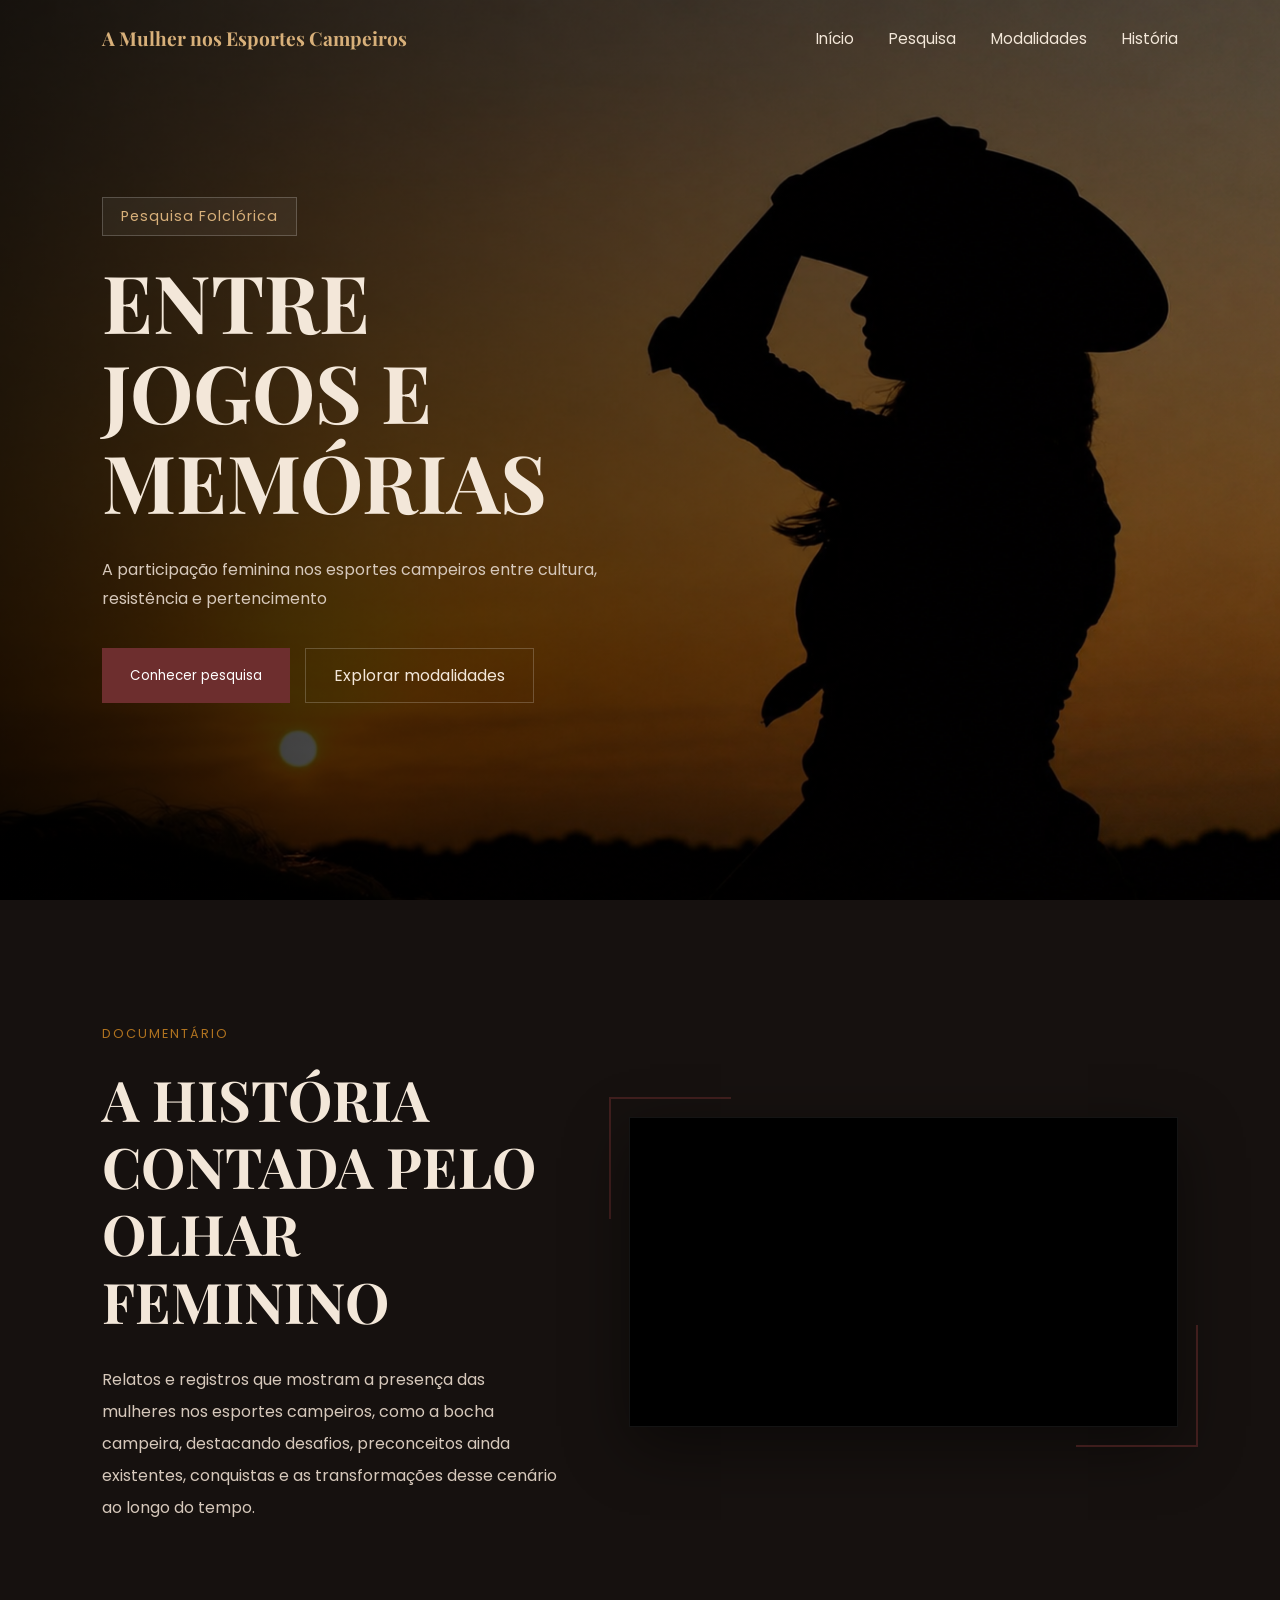
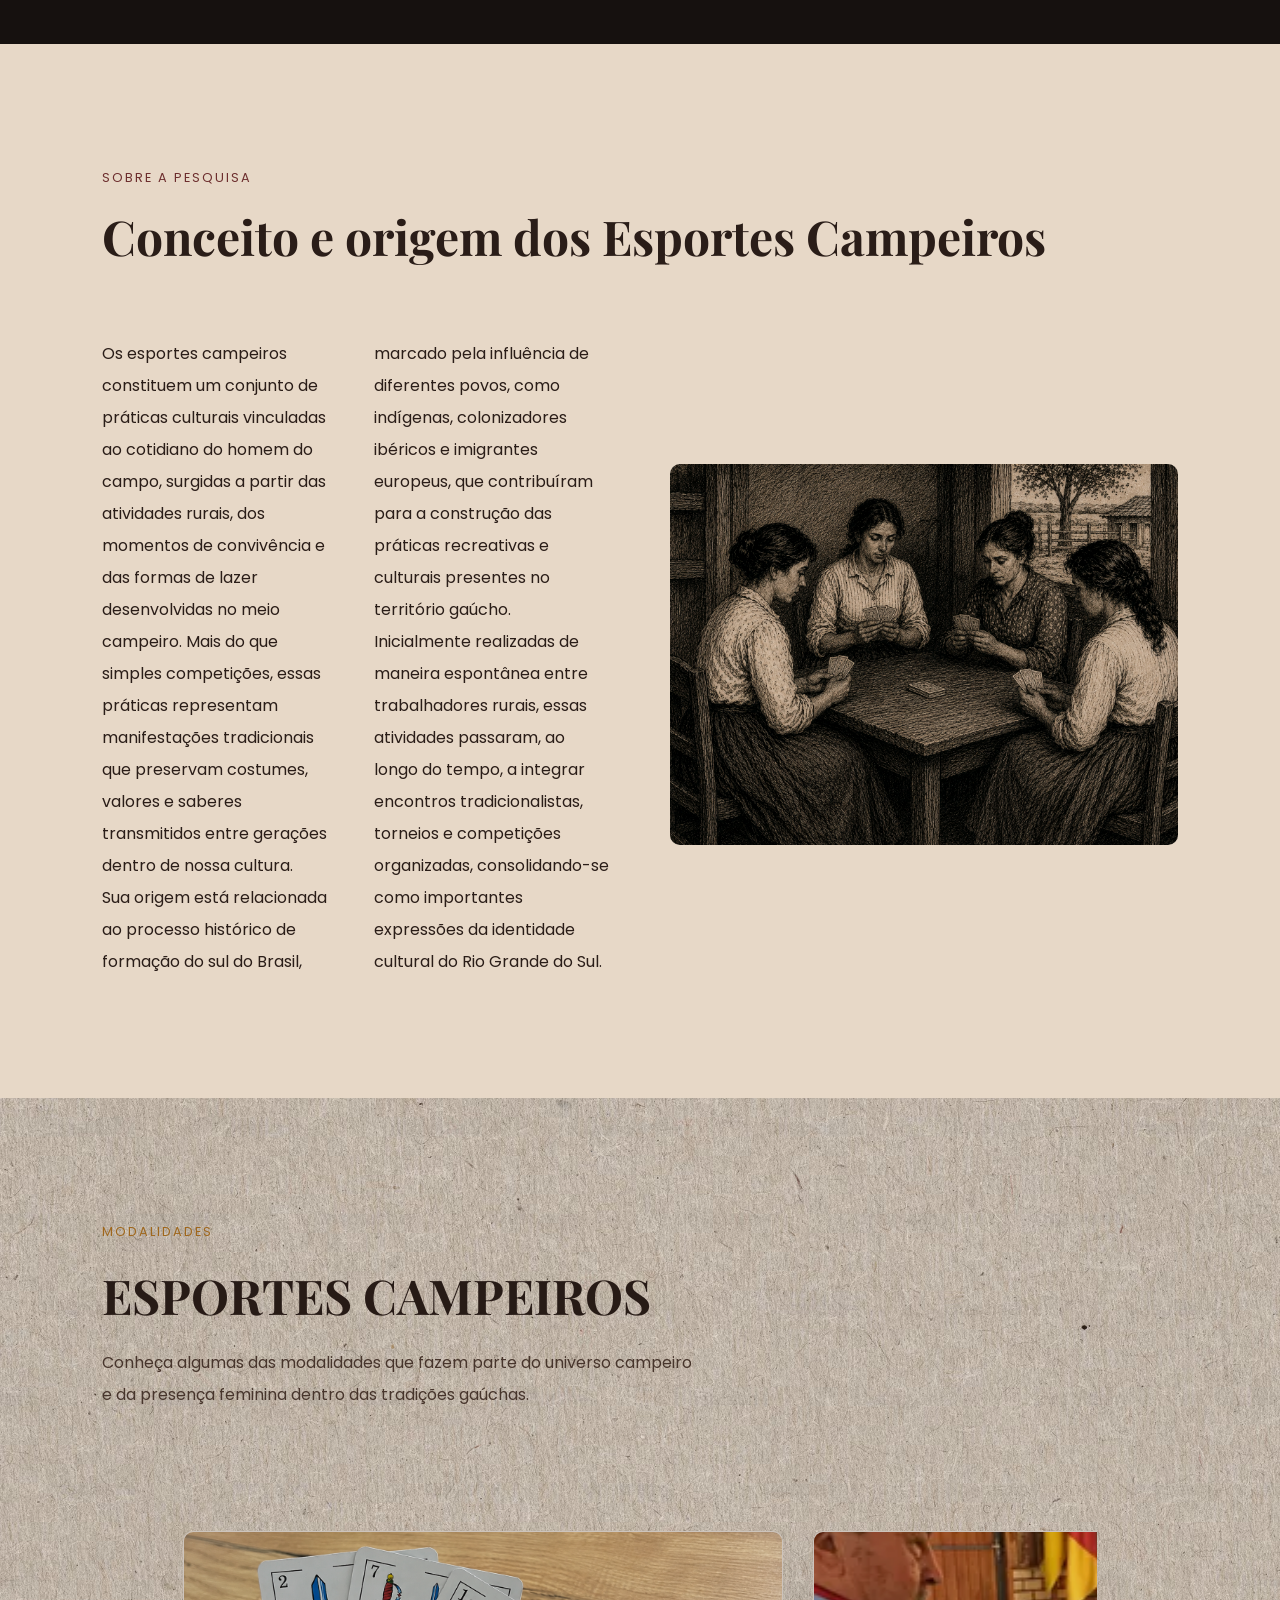
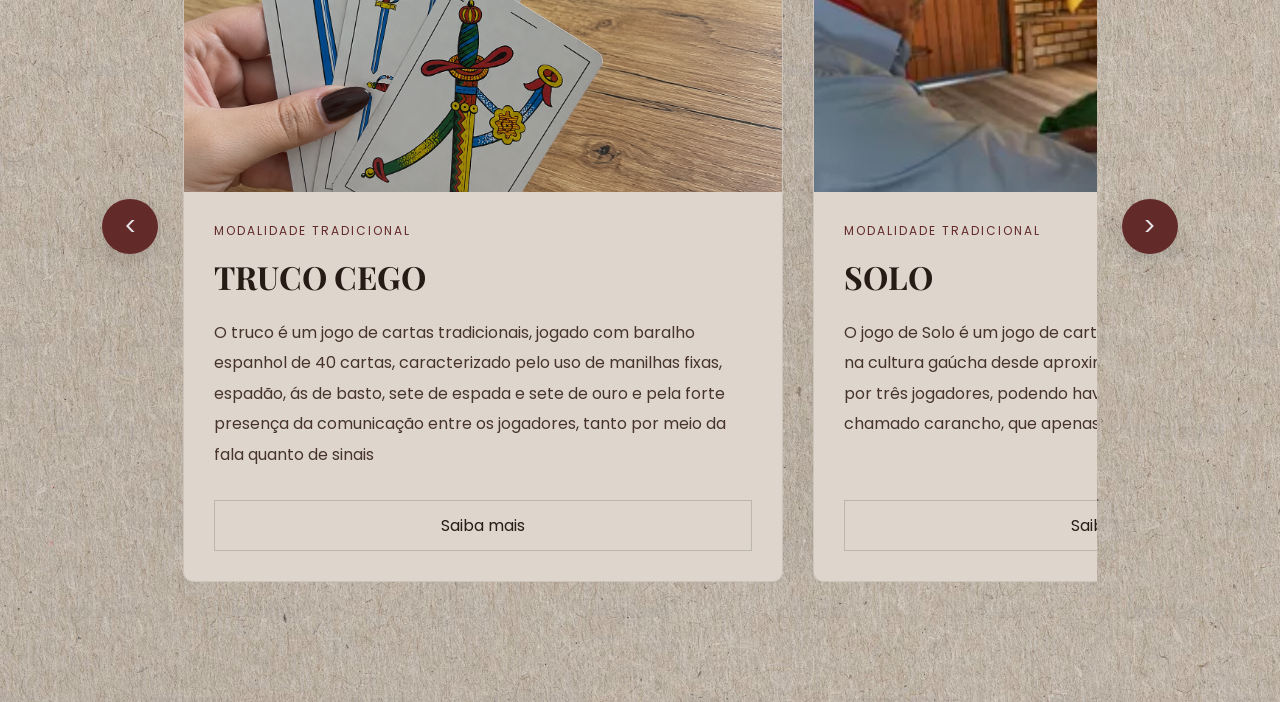
==== commit 9f24d8f0: "algumas pagina de saiba mais colocadas" ====
--- a/index.html
+++ b/index.html
@@ -1,5 +1,10 @@
 <!DOCTYPE html>
 <html lang="pt-BR">
+
+<script>
+  document.documentElement.classList.add('preload');
+</script>
+
 <head>
   <meta charset="UTF-8" />
   <meta name="viewport" content="width=device-width, initial-scale=1.0" />
@@ -27,7 +32,7 @@
     <nav>
       <a href="#">Início</a>
       <a href="#">Pesquisa</a>
-      <a href="#">Modalidades</a>
+      <a href="#esportes" class="nav-link">Modalidades</a>
       <a href="#">História</a>
     </nav>
 
@@ -47,14 +52,13 @@
       </span>
 
       <h1>
-        A FORÇA <br>
-        QUE VEM <br>
-        DO CAMPO
+        ENTRE <br>
+        JOGOS E <br>
+        MEMÓRIAS
       </h1>
 
       <p>
-        A presença feminina nos esportes campeiros representa tradição,
-        resistência e transformação dentro da cultura gaúcha.
+        A participação feminina nos esportes campeiros entre cultura, resistência e pertencimento
       </p>
 
       <div class="buttons">
@@ -63,9 +67,9 @@
           Conhecer pesquisa
         </button>
 
-        <button class="secondary-btn">
+        <a href="#esportes" class="secondary-btn nav-link">
           Explorar modalidades
-        </button>
+        </a>
 
       </div>
 
@@ -90,9 +94,9 @@
         </h2>
 
         <p>
-        Relatos, registros e entrevistas que mostram a presença das mulheres
-        nos esportes campeiros, destacando desafios, conquistas e a transformação
-        desse cenário ao longo do tempo.
+        Relatos e registros que mostram a presença das mulheres nos esportes 
+        campeiros, como a bocha campeira, destacando desafios, preconceitos 
+        ainda existentes, conquistas e as transformações desse cenário ao longo do tempo.
         </p>
 
     </div>
@@ -125,7 +129,7 @@
       <span>Sobre a pesquisa</span>
 
       <h2>
-        A participação feminina no cenário campeiro
+        Conceito e origem dos Esportes Campeiros
       </h2>
 
     </div>
@@ -135,23 +139,30 @@
       <div class="about-text">
 
         <p>
-          Durante muitos anos, os esportes campeiros foram vistos como ambientes
-          predominantemente masculinos. Entretanto, a presença das mulheres
-          cresceu significativamente, ocupando espaços de destaque em provas,
-          competições e manifestações culturais tradicionalistas.
+          Os esportes campeiros constituem um conjunto de práticas culturais 
+          vinculadas ao cotidiano do homem do campo, surgidas a partir das 
+          atividades rurais, dos momentos de convivência e das formas de lazer 
+          desenvolvidas no meio campeiro. Mais do que simples competições, essas 
+          práticas representam manifestações tradicionais que preservam costumes, 
+          valores e saberes transmitidos entre gerações dentro de nossa cultura.
         </p>
 
         <p>
-          Esta pesquisa busca apresentar a trajetória feminina dentro desse
-          universo, valorizando histórias, desafios e conquistas que ajudaram a
-          transformar o cenário campeiro ao longo do tempo.
+          Sua origem está relacionada ao processo histórico de formação do sul do 
+          Brasil, marcado pela influência de diferentes povos, como indígenas, 
+          colonizadores ibéricos e imigrantes europeus, que contribuíram para a 
+          construção das práticas recreativas e culturais presentes no território 
+          gaúcho. Inicialmente realizadas de maneira espontânea entre trabalhadores 
+          rurais, essas atividades passaram, ao longo do tempo, a integrar encontros 
+          tradicionalistas, torneios e competições organizadas, consolidando-se como 
+          importantes expressões da identidade cultural do Rio Grande do Sul.
         </p>
 
       </div>
 
       <div class="about-image">
 
-        <img src="img/mulher.jpeg" alt="Mulher campeira">
+        <img src="img/truco-antigo.png" alt="Mulher campeira">
 
       </div>
 
@@ -163,7 +174,7 @@
      MODALIDADES CAMPEIRAS
 ========================= -->
 
-<section class="sports-section">
+<section class="sports-section" id="esportes">
 
   <div class="sports-header">
 
@@ -225,9 +236,9 @@
               meio da fala quanto de sinais
             </p>
 
-            <button>
-              Saiba mais
-            </button>
+            <a href="esportes/truco-cego.html" class="sport-button">
+              Saiba mais
+            </a>
 
           </div>
 
@@ -263,9 +274,9 @@
 
             </p>
 
-            <button>
-              Saiba mais
-            </button>
+            <a href="esportes/jogo-de-solo.html" class="sport-button">
+              Saiba mais
+            </a>
 
           </div>
 
@@ -300,9 +311,9 @@
               derrubar peças posicionadas sobre um cepo (base circular de madeira).
             </p>
             
-            <button>
-              Saiba mais
-            </button>
+            <a href="esportes/bocha-48.html" class="sport-button">
+              Saiba mais
+            </a>
             
           </div>
           
@@ -332,9 +343,9 @@
               relacionado às práticas do antigo Império Persa e da Grécia.
             </p>
 
-            <button>
-              Saiba mais
-            </button>
+            <a href="esportes/jogo-do-osso.html" class="sport-button">
+              Saiba mais
+            </a>
 
           </div>
 
@@ -365,9 +376,9 @@
               as manilhas), refletindo a influência do baralho espanhol e da cultura platina 
             </p>
 
-            <button>
-              Saiba mais
-            </button>
+            <a href="esportes/truco-amostra.html" class="sport-button">
+              Saiba mais
+            </a>
 
           </div>
 
@@ -399,16 +410,48 @@
               do adversário, respeitando os limites da cancha.
             </p>
 
-            <button>
-              Saiba mais
-            </button>
-
-          </div>
-
-        </div>
-
-
-
+            <a href="esportes/bocha-campeira.html" class="sport-button">
+              Saiba mais
+            </a>
+
+          </div>
+
+        </div>
+
+
+        <div class="sport-card">
+
+          <div class="sport-image">
+
+            <img src="img/tetarfe.jpeg" alt="tetarfe">
+
+          </div>
+
+          <div class="sport-content">
+
+            <span class="sport-category">
+              Modalidade Tradicional
+            </span>
+
+            <h3>
+              TETARFE
+            </h3>
+
+            <p>
+              A modalidade de jogo reconhecida pela sigla TETARFE inclui os 
+              jogos de Tejo, da Tava, da Argola e da Ferradura. O Tejo é um 
+              jogo de origem espanhola, considerado um dos mais antigos praticados 
+              no Rio Grande do Sul, havendo registros de sua prática por volta do 
+              ano de 1768, na cidade de Rio Grande.
+            </p>
+
+            <a href="esportes/tetarfe.html" class="sport-button">
+              Saiba mais
+            </a>
+
+          </div>
+
+        </div>
 
 
 
@@ -423,6 +466,7 @@
 
 </section>
 
+<script src="script/main.js"></script>
 <script src="script/script.js"></script>
 </body>
 
--- a/css/style.css
+++ b/css/style.css
@@ -1,4 +1,13 @@
 /* RESET */
+html.preload{
+
+  visibility: hidden;
+}
+
+a{
+
+  text-decoration: none;
+}
 
 *{
   margin: 0;
@@ -146,14 +155,31 @@
 }
 
 .secondary-btn{
+
+  display: inline-flex;
+  align-items: center;
+  justify-content: center;
+
+  padding: 14px 28px;
+
   background-color: transparent;
+
   border: 1px solid rgba(255,255,255,0.2);
 
   color: #f3e7d9;
-}
+
+  text-decoration: none;
+
+
+  transition: 0.3s;
+}
+
+
 
 .secondary-btn:hover{
+
   border-color: #d8b07a;
+
   color: #d8b07a;
 }
 
@@ -541,7 +567,7 @@
 
 
 .sport-card:hover{
-
+  border-radius: 20px;
   transform: translateY(-8px);
 }
 
@@ -552,13 +578,13 @@
 
   width: 100%;
   height: 260px;
-
+    
   overflow: hidden;
 }
 
 
 .sport-image img{
-
+  
   width: 100%;
   height: 100%;
 
@@ -570,7 +596,8 @@
 
 
 .sport-card:hover img{
-
+  /* border-top-left-radius: 55px;
+  border-top-right-radius: 55px; */
   transform: scale(1.05);
 }
 
@@ -646,6 +673,32 @@
 
   border-color: #6d2e2e;
 }
+
+.sport-button{
+  text-align: center;
+  background-color: transparent;
+
+  border: 1px solid rgba(0,0,0,0.15);
+
+  padding: 12px 24px;
+
+  color: #2a1d18;
+
+  cursor: pointer;
+
+  transition: 0.3s;
+  margin-top: auto;
+}
+
+.sport-button:hover{
+
+  background-color: #6d2e2e;
+
+  color: white;
+
+  border-color: #6d2e2e;
+}
+
 
 /* RESPONSIVO */
 
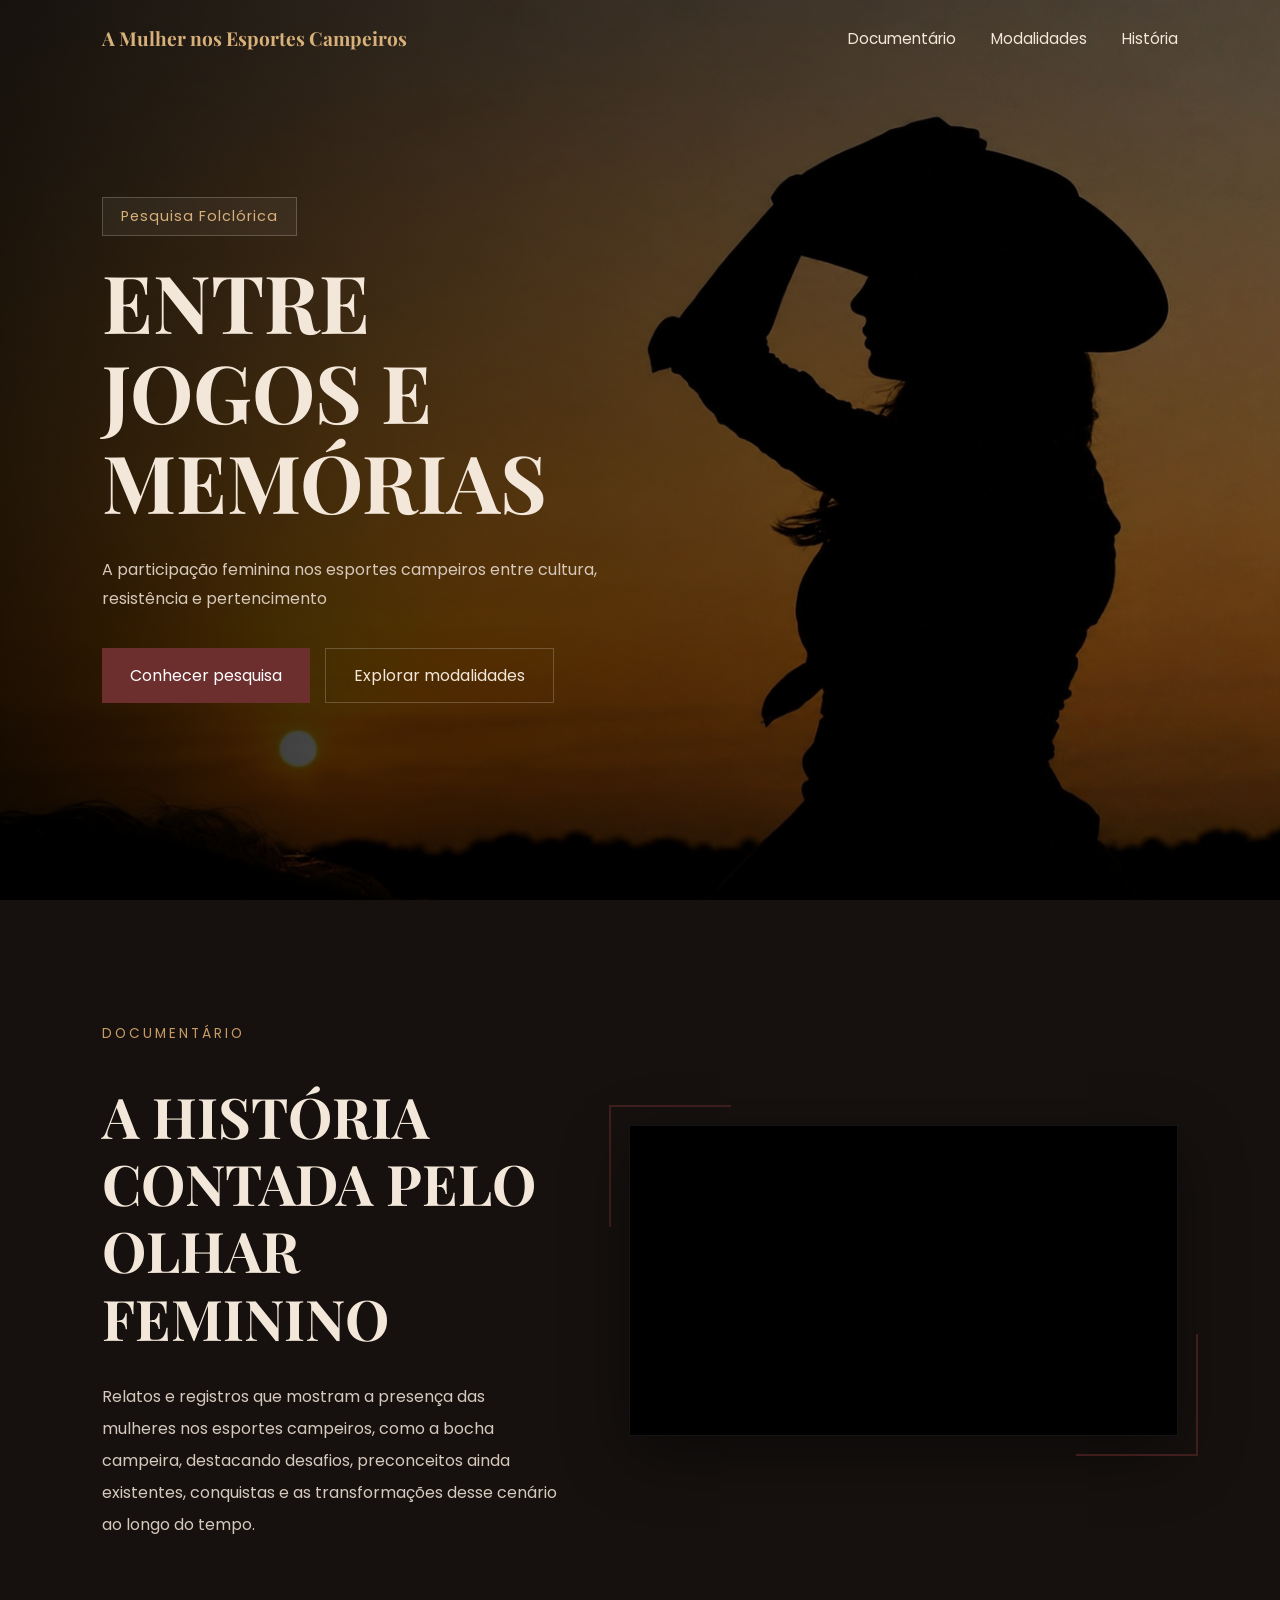
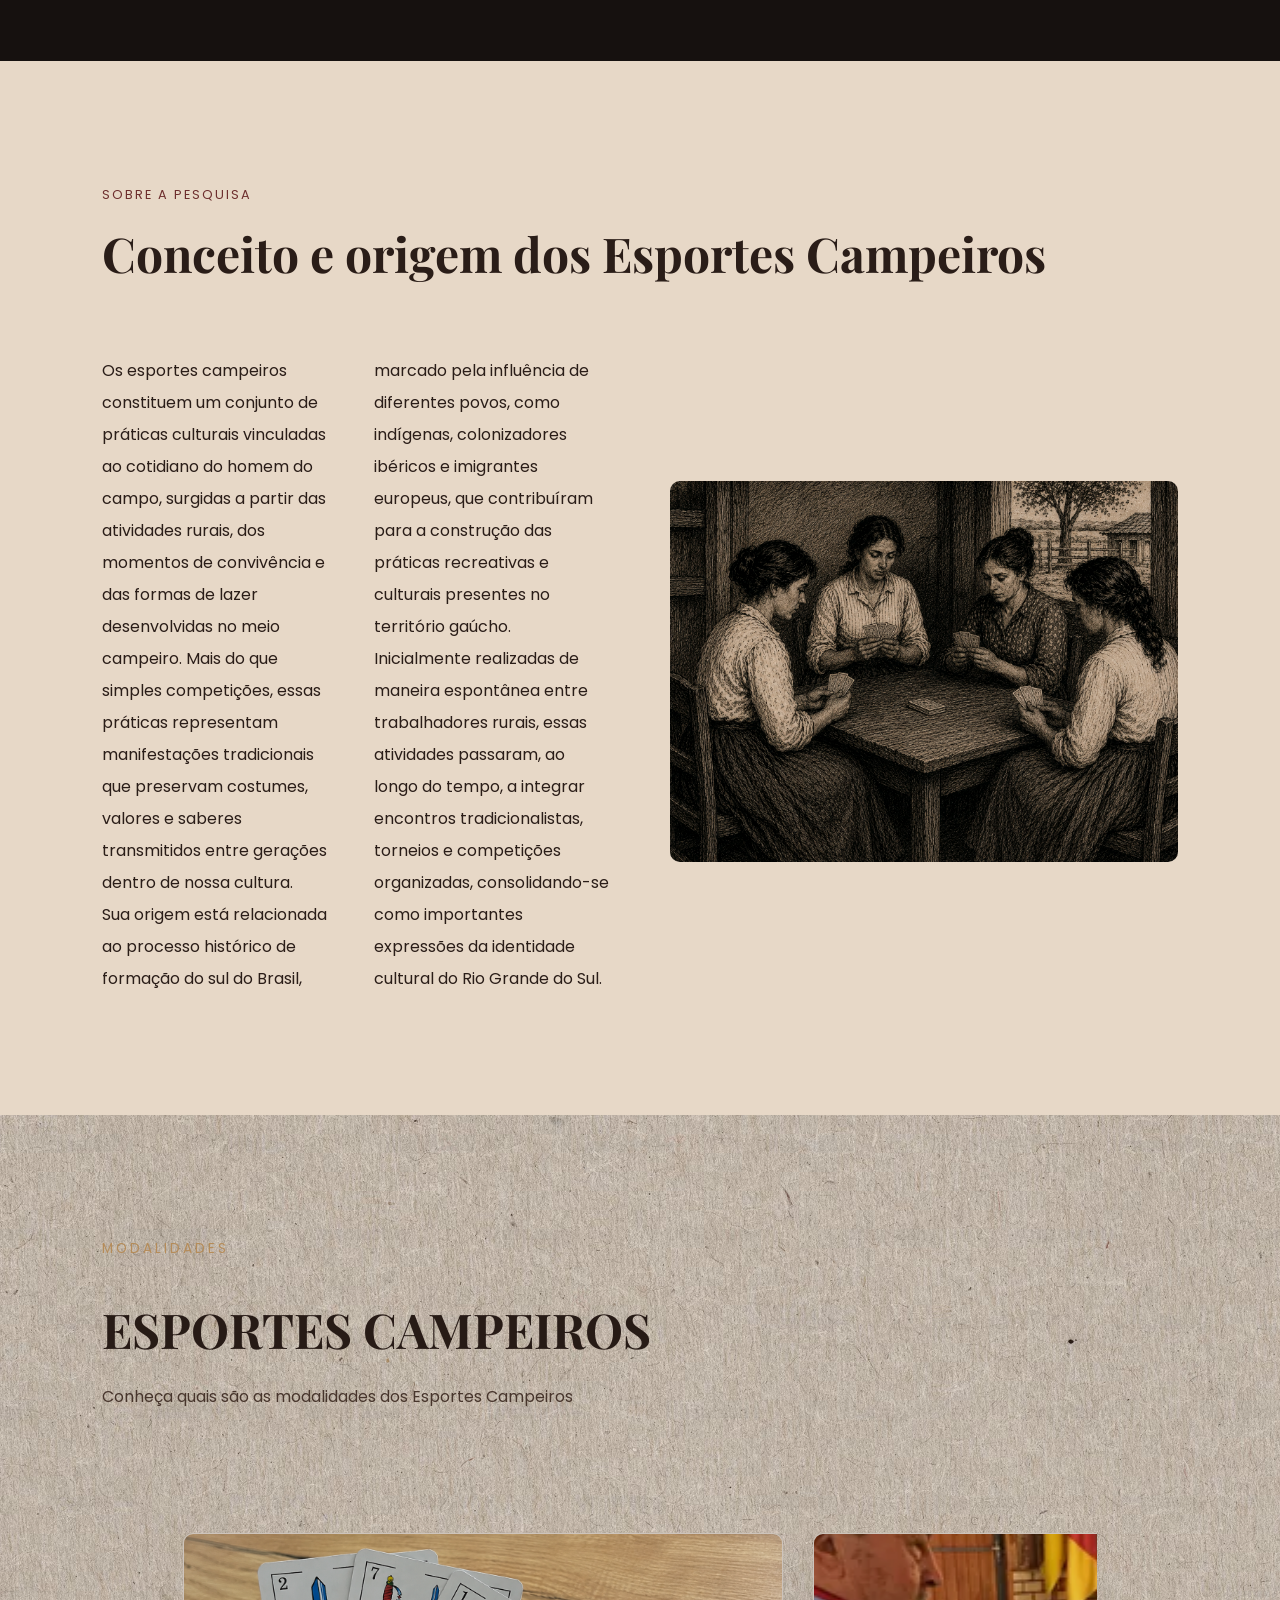
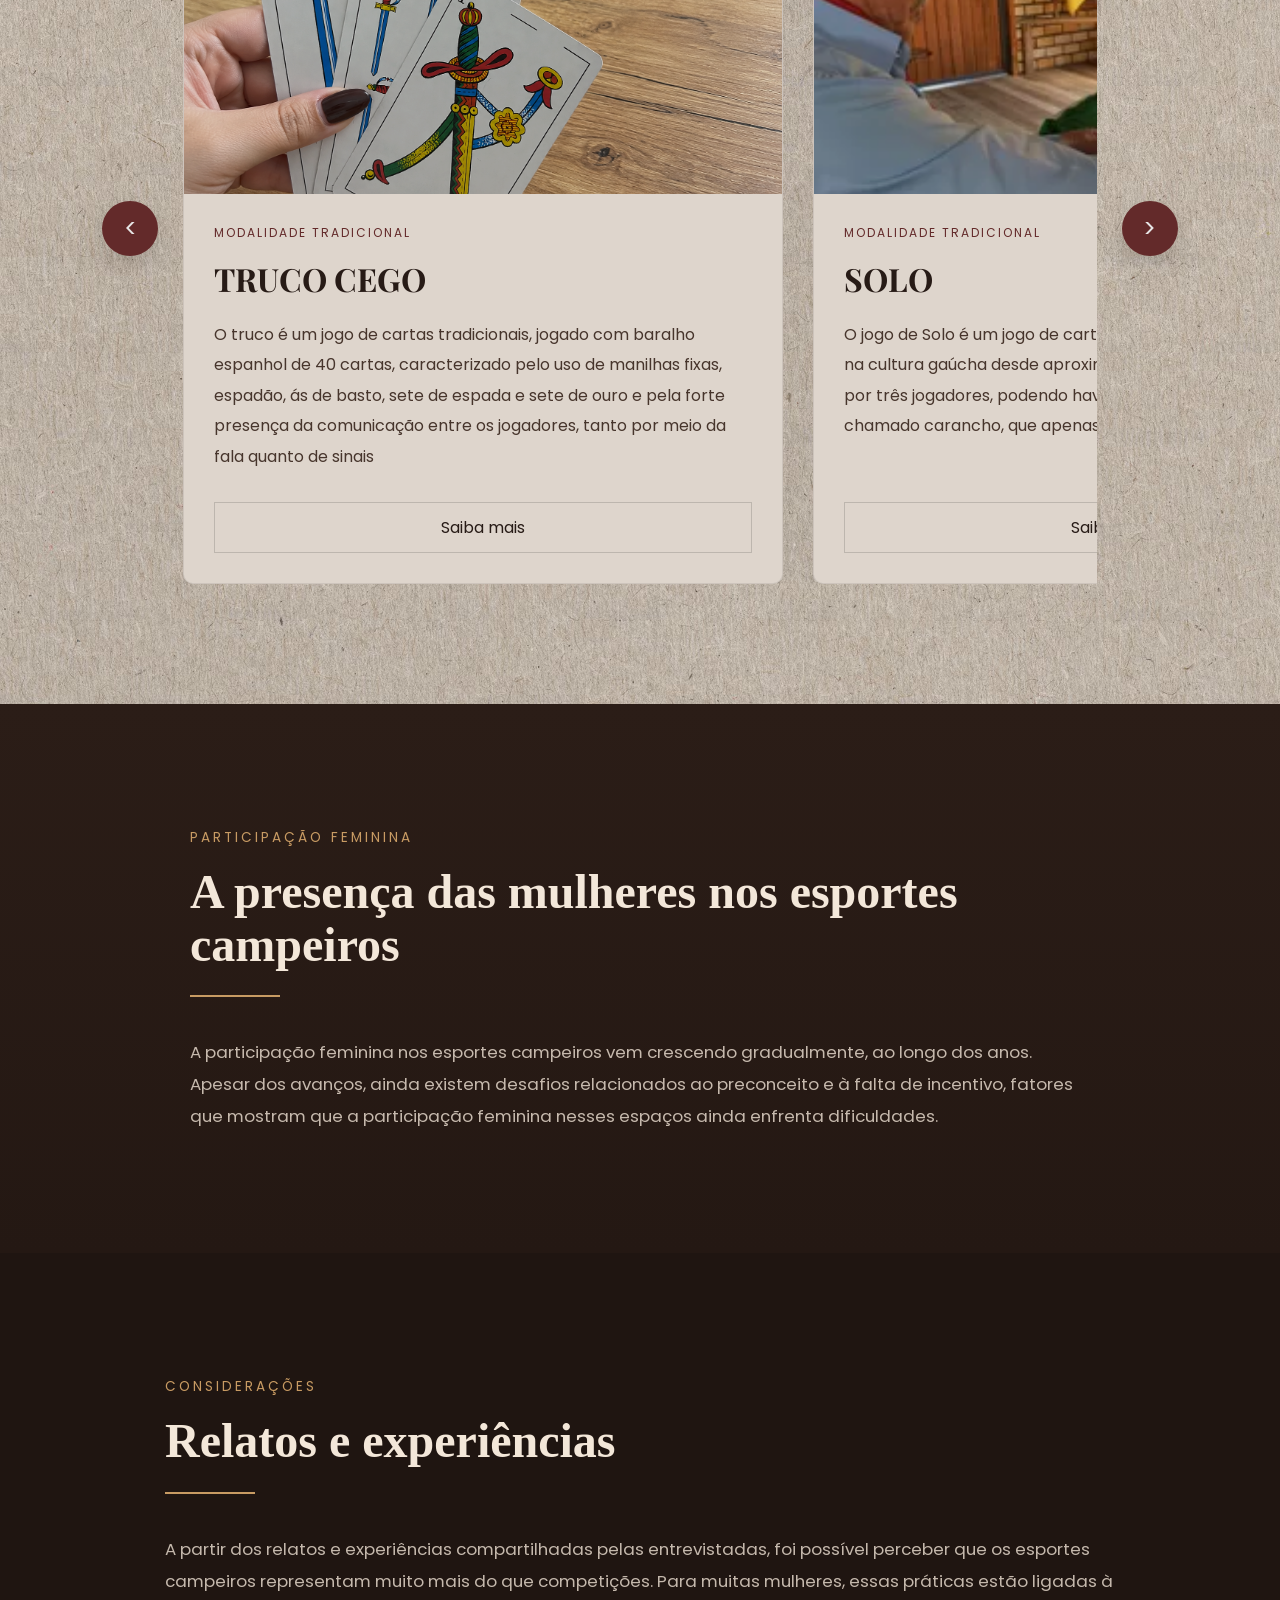
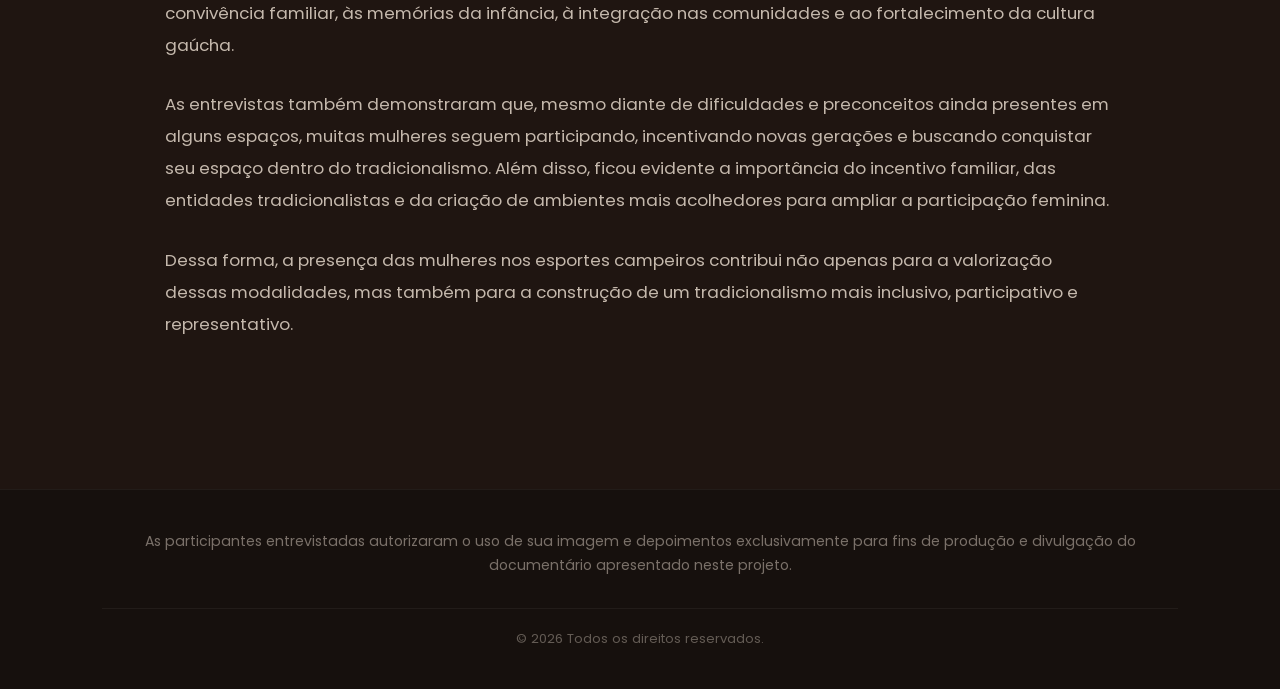
==== commit 55424b62: "finalizando" ====
--- a/index.html
+++ b/index.html
@@ -30,10 +30,9 @@
     </div>
 
     <nav>
-      <a href="#">Início</a>
-      <a href="#">Pesquisa</a>
+      <a href="#documentario" class="nav-link">Documentário</a>
       <a href="#esportes" class="nav-link">Modalidades</a>
-      <a href="#">História</a>
+      <a href="#historia" class="nav-link">História</a>
     </nav>
 
   </header>
@@ -63,10 +62,9 @@
 
       <div class="buttons">
 
-        <button class="primary-btn">
+        <a href="#documentario" class="primary-btn nav-link">
           Conhecer pesquisa
-        </button>
-
+        </a>
         <a href="#esportes" class="secondary-btn nav-link">
           Explorar modalidades
         </a>
@@ -80,7 +78,7 @@
 
   <!-- SEÇÃO VÍDEO -->
 
-    <section class="video-section">
+    <section class="video-section" id="documentario">
 
     <div class="video-text">
 
@@ -122,7 +120,7 @@
 
   <!-- SOBRE -->
 
-  <section class="about">
+  <section class="about" id="historia">
 
     <div class="section-title">
 
@@ -188,9 +186,7 @@
     </h2>
 
     <p>
-      Conheça algumas das modalidades que fazem parte
-      do universo campeiro e da presença feminina dentro
-      das tradições gaúchas.
+      Conheça quais são as modalidades dos Esportes Campeiros
     </p>
 
   </div>
@@ -236,7 +232,7 @@
               meio da fala quanto de sinais
             </p>
 
-            <a href="esportes/truco-cego.html" class="sport-button">
+            <a href="https://share.google/u1JJ4kaUgyp21xGho" class="sport-button">
               Saiba mais
             </a>
 
@@ -274,7 +270,7 @@
 
             </p>
 
-            <a href="esportes/jogo-de-solo.html" class="sport-button">
+            <a href="https://share.google/u1JJ4kaUgyp21xGho" class="sport-button">
               Saiba mais
             </a>
 
@@ -290,7 +286,7 @@
 
           <div class="sport-image">
 
-            <img src="img/48.webp" alt="bocha 48">
+            <img src="img/bocha48-ultima.jpeg" alt="bocha 48">
 
           </div>
 
@@ -311,7 +307,7 @@
               derrubar peças posicionadas sobre um cepo (base circular de madeira).
             </p>
             
-            <a href="esportes/bocha-48.html" class="sport-button">
+            <a href="https://share.google/u1JJ4kaUgyp21xGho" class="sport-button">
               Saiba mais
             </a>
             
@@ -343,19 +339,19 @@
               relacionado às práticas do antigo Império Persa e da Grécia.
             </p>
 
-            <a href="esportes/jogo-do-osso.html" class="sport-button">
-              Saiba mais
-            </a>
-
-          </div>
-
-        </div>
-
-        <div class="sport-card">
-
-          <div class="sport-image">
-
-            <img src="img/truco-cego2.jpeg" alt="Truco-cego">
+            <a href="https://share.google/u1JJ4kaUgyp21xGho" class="sport-button">
+              Saiba mais
+            </a>
+
+          </div>
+
+        </div>
+
+        <div class="sport-card">
+
+          <div class="sport-image">
+
+            <img src="img/truco-de-amostra.jpeg" alt="Truco-cego">
 
           </div>
 
@@ -376,7 +372,7 @@
               as manilhas), refletindo a influência do baralho espanhol e da cultura platina 
             </p>
 
-            <a href="esportes/truco-amostra.html" class="sport-button">
+            <a href="https://share.google/u1JJ4kaUgyp21xGho" class="sport-button">
               Saiba mais
             </a>
 
@@ -410,7 +406,7 @@
               do adversário, respeitando os limites da cancha.
             </p>
 
-            <a href="esportes/bocha-campeira.html" class="sport-button">
+            <a href="https://share.google/u1JJ4kaUgyp21xGho" class="sport-button">
               Saiba mais
             </a>
 
@@ -445,7 +441,7 @@
               ano de 1768, na cidade de Rio Grande.
             </p>
 
-            <a href="esportes/tetarfe.html" class="sport-button">
+            <a href="https://share.google/u1JJ4kaUgyp21xGho" class="sport-button">
               Saiba mais
             </a>
 
@@ -466,6 +462,96 @@
 
 </section>
 
+<section class="women-section">
+
+  <div class="women-container">
+
+    <span class="section-tag">
+      Participação Feminina
+    </span>
+
+    <h2>
+      A presença das mulheres nos esportes campeiros
+    </h2>
+
+    <div class="women-divider"></div>
+
+    <p>
+      A participação feminina nos esportes campeiros vem crescendo gradualmente, ao longo dos anos. 
+      Apesar dos avanços, ainda existem desafios relacionados ao preconceito e à falta de incentivo, 
+      fatores que mostram que a participação feminina nesses espaços ainda enfrenta dificuldades.
+    </p>
+
+  </div>
+
+</section>
+
+
+<section class="conclusion-section">
+
+  <div class="conclusion-container">
+
+    <span class="section-tag">
+      Considerações
+    </span>
+
+    <h2>
+      Relatos e experiências
+    </h2>
+
+    <div class="conclusion-divider"></div>
+
+    <p>
+      A partir dos relatos e experiências compartilhadas pelas entrevistadas, 
+      foi possível perceber que os esportes campeiros representam muito mais do 
+      que competições. Para muitas mulheres, essas práticas estão ligadas à convivência 
+      familiar, às memórias da infância, à integração nas comunidades e ao fortalecimento 
+      da cultura gaúcha.
+    </p>
+
+    <p>
+      As entrevistas também demonstraram que, mesmo diante de dificuldades e 
+      preconceitos ainda presentes em alguns espaços, muitas mulheres seguem 
+      participando, incentivando novas gerações e buscando conquistar seu 
+      espaço dentro do tradicionalismo. Além disso, ficou evidente a importância 
+      do incentivo familiar, das entidades tradicionalistas e da criação de 
+      ambientes mais acolhedores para ampliar a participação feminina.
+    </p>
+
+    <p>
+      Dessa forma, a presença das mulheres nos esportes campeiros contribui 
+      não apenas para a valorização dessas modalidades, mas também para a 
+      construção de um tradicionalismo mais inclusivo, participativo e representativo.
+    </p>
+
+  </div>
+
+</section>
+
+<footer class="footer">
+
+  <div class="footer-content">
+
+    <p>
+      As participantes entrevistadas autorizaram
+      o uso de sua imagem e depoimentos
+      exclusivamente para fins de produção
+      e divulgação do documentário apresentado neste projeto.
+    </p>
+
+    <div class="footer-bottom">
+
+      <span>
+        © 2026 Todos os direitos reservados.
+      </span>
+
+
+    </div>
+
+  </div>
+
+</footer>
+
 <script src="script/main.js"></script>
 <script src="script/script.js"></script>
 </body>
--- a/css/style.css
+++ b/css/style.css
@@ -146,11 +146,27 @@
 }
 
 .primary-btn{
+
+  display: inline-flex;
+
+  align-items: center;
+  justify-content: center;
+
+  padding: 14px 28px;
+
   background-color: #6d2e2e;
+
   color: white;
-}
+
+  text-decoration: none;
+
+  transition: 0.3s;
+}
+
+
 
 .primary-btn:hover{
+
   background-color: #8b3c3c;
 }
 
@@ -700,6 +716,228 @@
 }
 
 
+.women-section{
+
+  width: 100%;
+
+  padding: 120px 8%;
+
+  background:
+  linear-gradient(
+    to bottom,
+    #2b1d17,
+    #241813
+  );
+}
+
+
+
+.women-container{
+
+  max-width: 900px;
+
+  margin: 0 auto;
+}
+
+
+
+.section-tag{
+
+  display: inline-block;
+
+  font-size: 0.85rem;
+
+  letter-spacing: 3px;
+
+  text-transform: uppercase;
+
+  color: #c89b63;
+
+  margin-bottom: 18px;
+}
+
+
+
+.women-container h2{
+
+  font-size: 3rem;
+
+  line-height: 1.1;
+
+  color: #f3e7d9;
+
+  font-family: 'Cormorant Garamond', serif;
+
+  margin-bottom: 24px;
+}
+
+
+
+.women-divider{
+
+  width: 90px;
+
+  height: 2px;
+
+  background-color: #c89b63;
+
+  margin-bottom: 40px;
+}
+
+
+
+.women-container p{
+
+  font-size: 1.05rem;
+
+  line-height: 1.9;
+
+  color: rgba(243,231,217,0.78);
+}
+
+
+.conclusion-section{
+
+  width: 100%;
+
+  padding: 120px 8%;
+
+  background-color: #1f1511;
+}
+
+
+
+.conclusion-container{
+
+  max-width: 950px;
+
+  margin: 0 auto;
+}
+
+
+
+.section-tag{
+
+  display: inline-block;
+
+  font-size: 0.85rem;
+
+  letter-spacing: 3px;
+
+  text-transform: uppercase;
+
+  color: #c89b63;
+
+  margin-bottom: 18px;
+}
+
+
+
+.conclusion-container h2{
+
+  font-size: 3rem;
+
+  line-height: 1.1;
+
+  color: #f3e7d9;
+
+  font-family: 'Cormorant Garamond', serif;
+
+  margin-bottom: 24px;
+}
+
+
+
+.conclusion-divider{
+
+  width: 90px;
+
+  height: 2px;
+
+  background-color: #c89b63;
+
+  margin-bottom: 40px;
+}
+
+
+
+.conclusion-container p{
+
+  font-size: 1.05rem;
+
+  line-height: 1.9;
+
+  color: rgba(243,231,217,0.78);
+
+  margin-bottom: 28px;
+}
+
+
+.footer{
+
+  width: 100%;
+
+  padding: 40px 8%;
+
+  background-color: #16100d;
+
+  border-top: 1px solid rgba(255,255,255,0.05);
+}
+
+
+
+.footer-content{
+
+  max-width: 1200px;
+
+  margin: 0 auto;
+}
+
+
+
+.footer p{
+
+  font-size: 0.88rem;
+
+  line-height: 1.7;
+
+  color: rgba(243,231,217,0.45);
+
+  text-align: center;
+
+  margin-bottom: 30px;
+}
+
+
+
+.footer-bottom{
+
+  display: flex;
+
+  justify-content: center;
+
+  align-items: center;
+
+  text-align: center;
+  gap: 20px;
+
+  padding-top: 20px;
+
+  border-top: 1px solid rgba(255,255,255,0.05);
+}
+
+
+
+.footer-bottom span{
+
+  font-size: 0.82rem;
+
+  color: rgba(243,231,217,0.35);
+}
+
+
+
+
 /* RESPONSIVO */
 
 @media(max-width: 900px){
@@ -889,4 +1127,48 @@
 
     right: 8px;
   }
+
+
+   .women-section{
+
+    padding: 90px 7%;
+  }
+
+  .women-container h2{
+
+    font-size: 2.2rem;
+  }
+
+  .women-container p{
+
+    font-size: 0.98rem;
+
+    line-height: 1.8;
+  }
+
+  .conclusion-section{
+
+    padding: 90px 7%;
+  }
+
+  .conclusion-container h2{
+
+    font-size: 2.2rem;
+  }
+
+  .conclusion-container p{
+
+    font-size: 0.98rem;
+
+    line-height: 1.8;
+  }
+
+  .footer-bottom{
+
+    flex-direction: column;
+
+    text-align: center;
+  }
+
+
 }
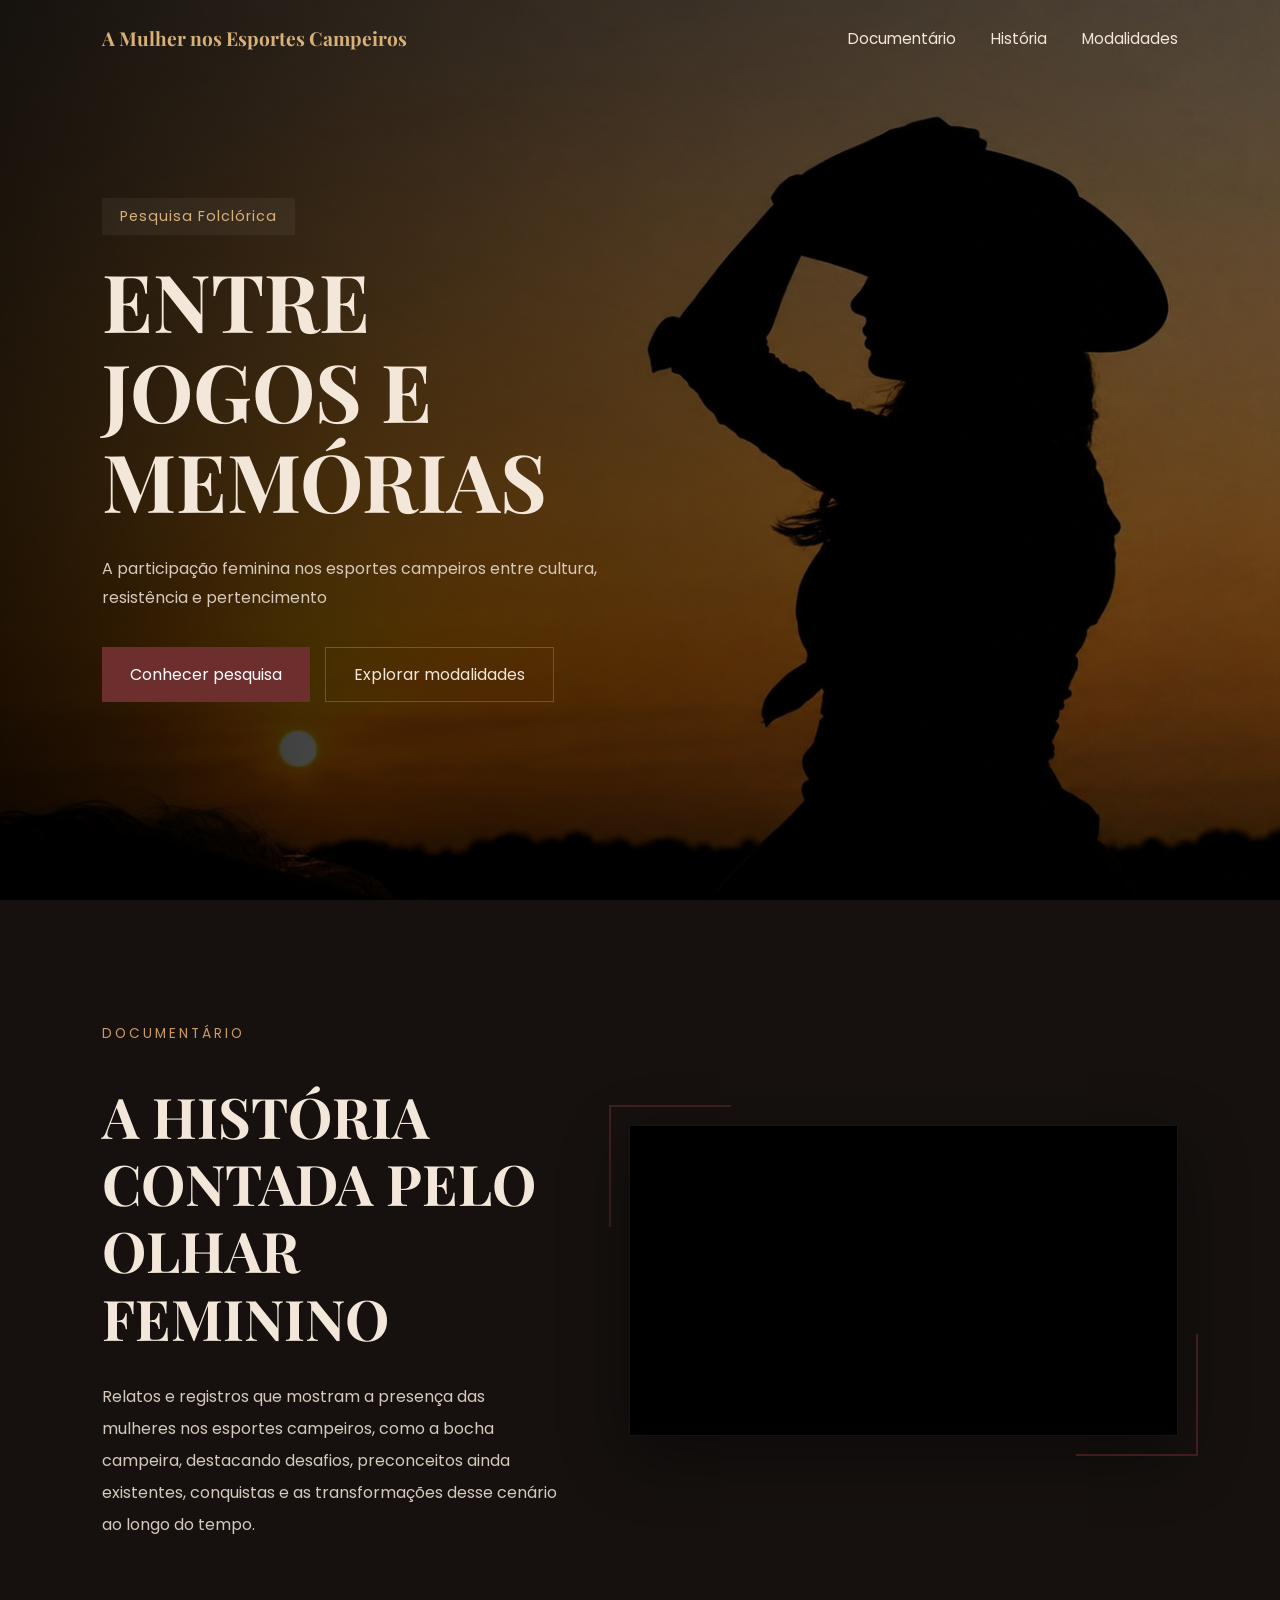
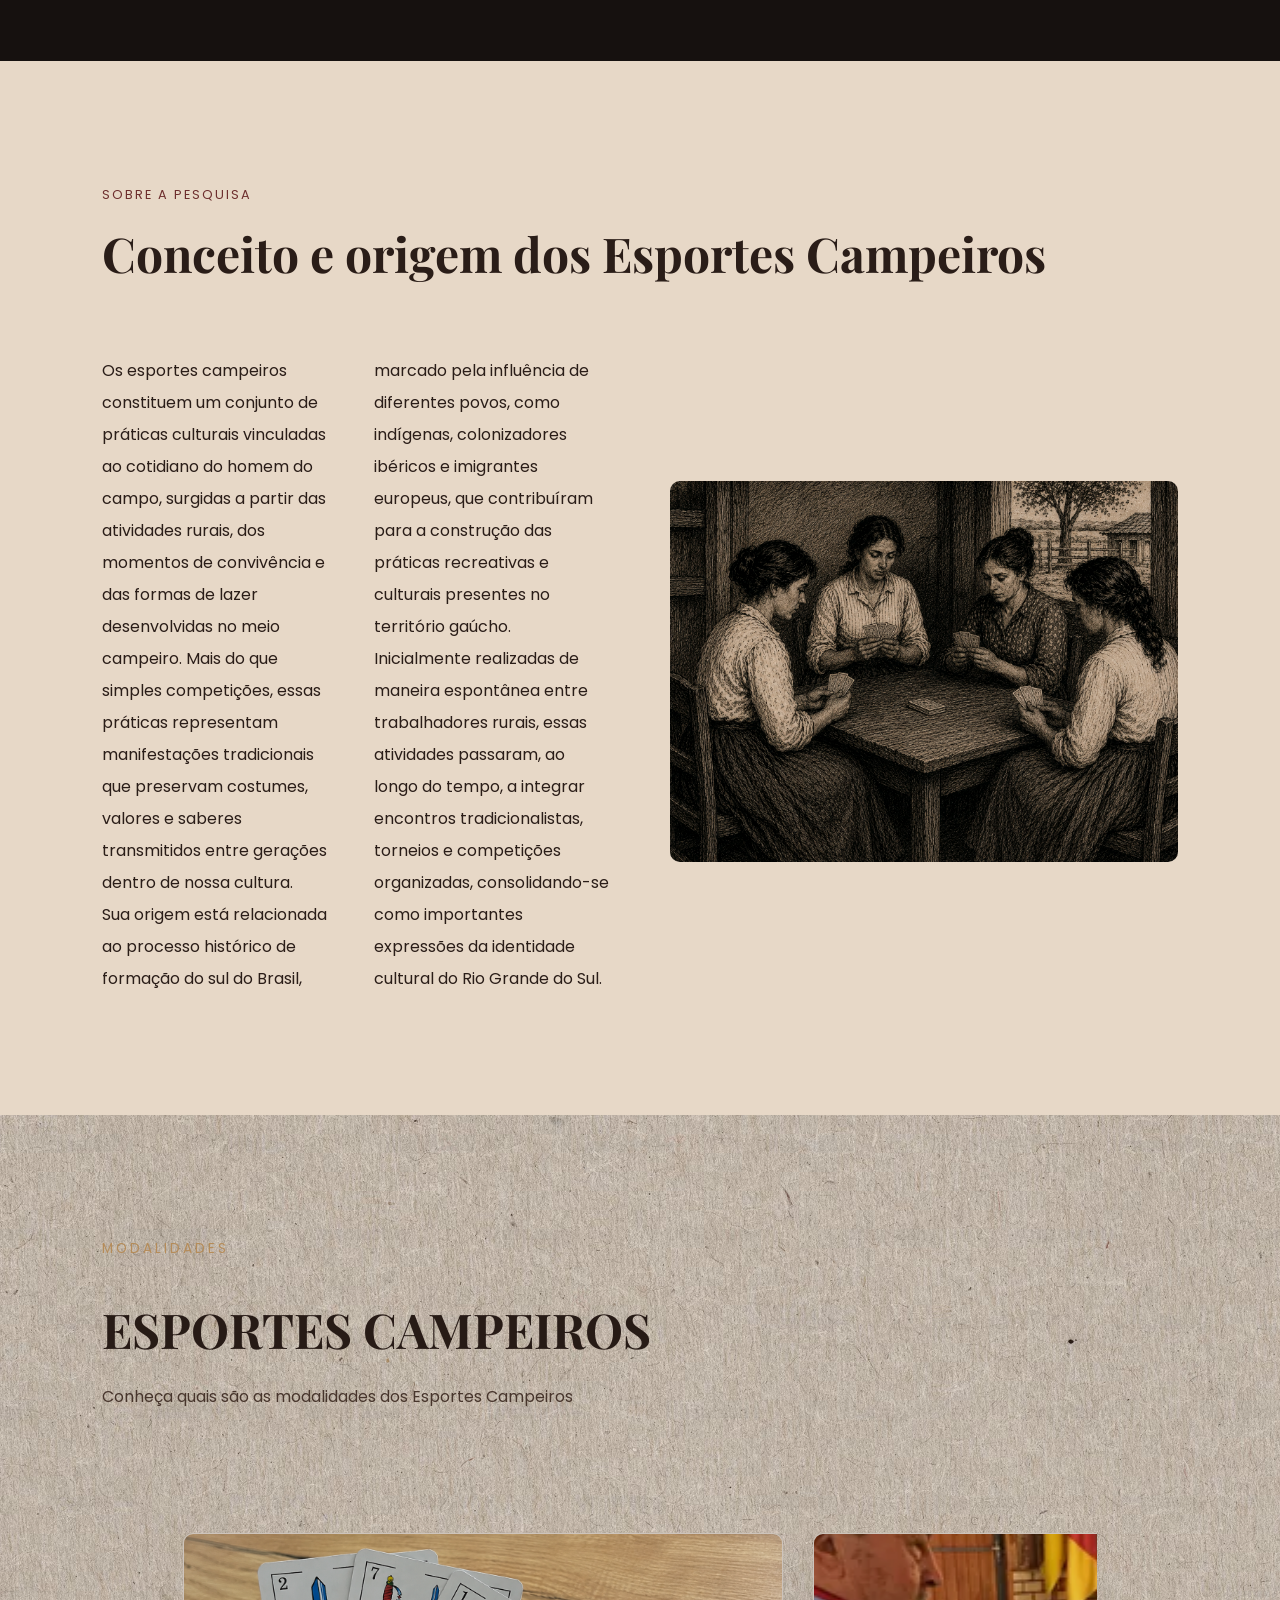
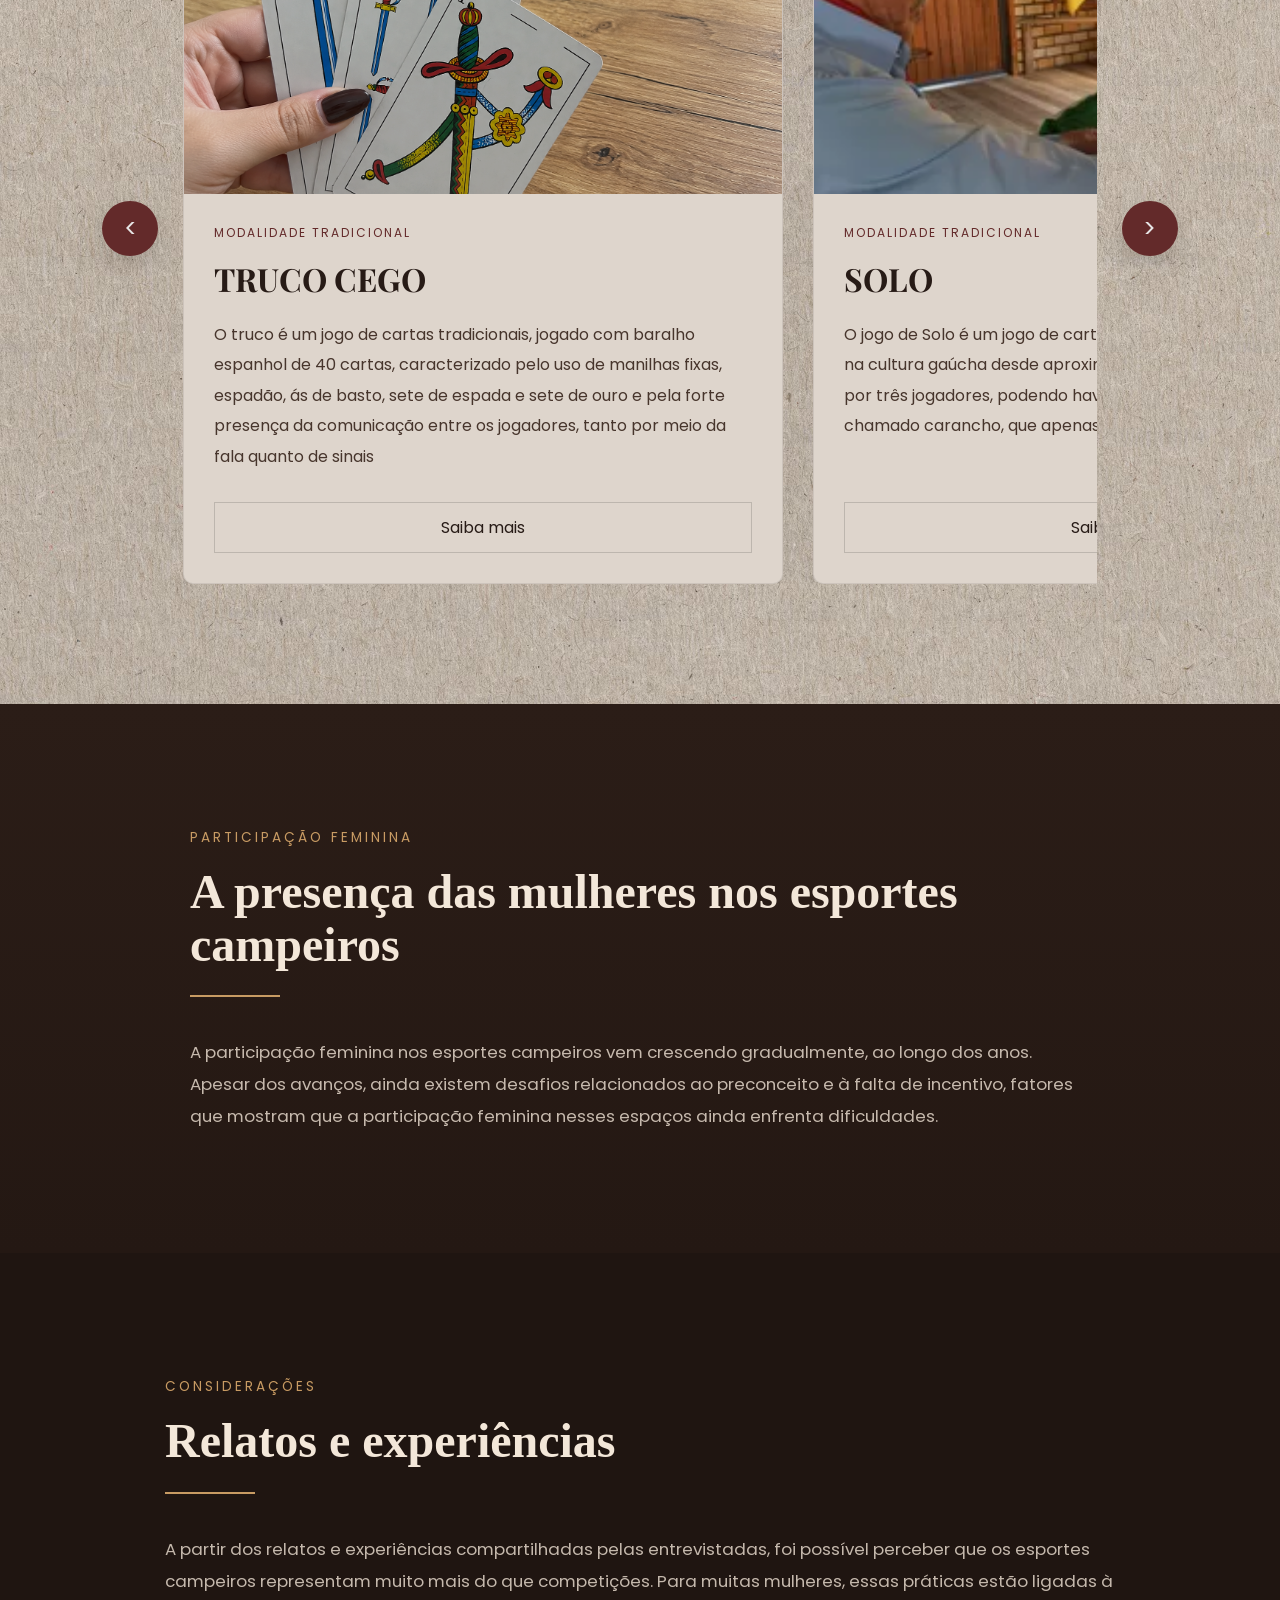
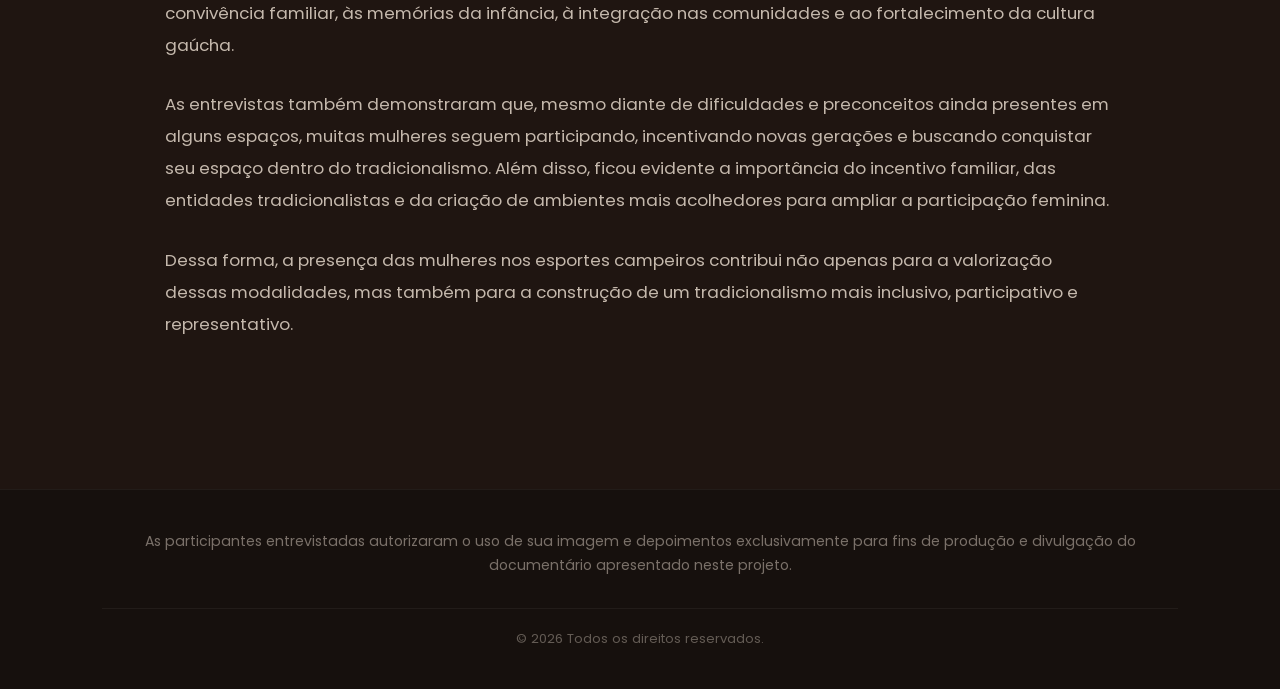
==== commit 07241335: "colocando video" ====
--- a/index.html
+++ b/index.html
@@ -31,8 +31,8 @@
 
     <nav>
       <a href="#documentario" class="nav-link">Documentário</a>
+      <a href="#historia" class="nav-link">História</a>
       <a href="#esportes" class="nav-link">Modalidades</a>
-      <a href="#historia" class="nav-link">História</a>
     </nav>
 
   </header>
@@ -105,7 +105,7 @@
         <div class="video-container">
 
         <iframe
-            src="https://www.youtube.com/embed/ScMzIvxBSi4"
+            src="https://www.youtube.com/embed/LN1L8ZoUA2Y"
             title="Vídeo documentário"
             frameborder="0"
             allowfullscreen>
--- a/css/style.css
+++ b/css/style.css
@@ -96,7 +96,7 @@
   margin-bottom: 20px;
   padding: 8px 18px;
 
-  border: 1px solid rgba(255,255,255,0.2);
+  /* border: 1px solid rgba(255,255,255,0.2); */
 
   background-color: rgba(255,255,255,0.05);
 
